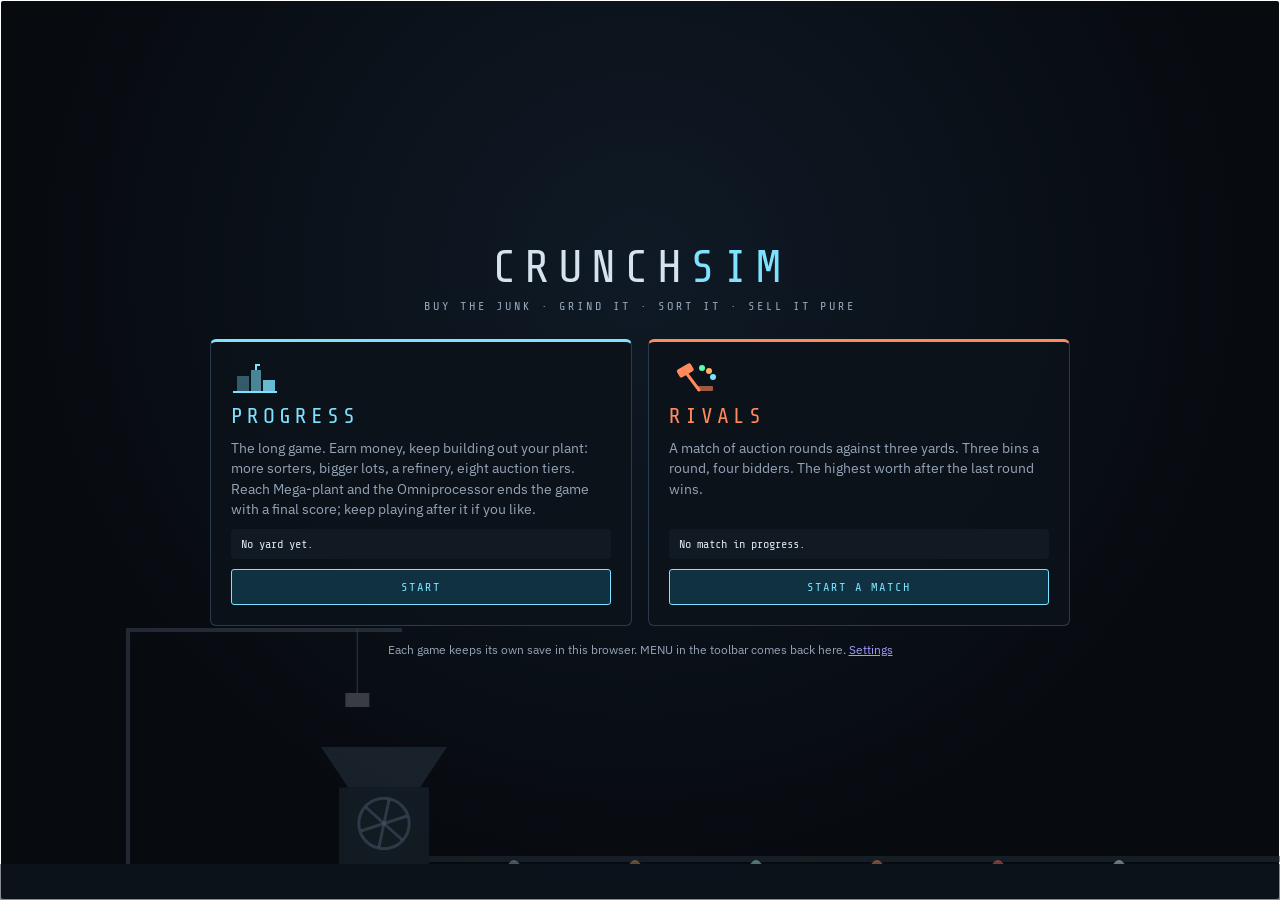
==== index.html @ 98106396 "Merge display fixes #367, #370-#374; the process line rebinds its clicks when the line is rebuilt Th" ====
<!doctype html>
<html lang="en">
<head>
  <meta charset="utf-8">
  <meta name="viewport" content="width=device-width, initial-scale=1">
  <title>CrunchSim</title>
  <meta name="description" content="CrunchSim: a scientific simulator of how industry crushes, shreds, mills and sorts materials into bits. Jaw crushers to cryogenic mills, aluminum to water.">
  <meta name="theme-color" content="#070a0f">
  <link rel="icon" href="data:image/svg+xml,<svg xmlns='http://www.w3.org/2000/svg' viewBox='0 0 100 100'><rect width='100' height='100' rx='16' fill='%23070a0f'/><path d='M22 30h56v12H22zM30 58h40v12H30z' fill='%237fe3ff'/><path d='M46 44l8 12-8 2z' fill='%23ffb25c'/></svg>">
  <link rel="preconnect" href="https://fonts.googleapis.com">
  <link rel="preconnect" href="https://fonts.gstatic.com" crossorigin>
  <link href="https://fonts.googleapis.com/css2?family=Share+Tech+Mono&family=IBM+Plex+Sans:wght@400;500;600&display=swap" rel="stylesheet">
  <link rel="stylesheet" href="css/style.css?v=f1a009d52c">
</head>
<body>
<!-- shown only when css/style.css did not load (the page opened on its own, without its css/ and js/ folders) -->
<div id="asset-warn" style="font:16px/1.5 system-ui,sans-serif;max-width:640px;margin:40px auto;padding:20px;border:2px solid #ffb25c;border-radius:8px;background:#fff8ef;color:#222">
  <b>CrunchSim could not load its files.</b><br>
  This page needs the <code>css</code> and <code>js</code> folders next to it, so it does not work opened on its own.
  Play it at <a href="https://jackgary86-dev.github.io/CrunchSim/">jackgary86-dev.github.io/CrunchSim</a>,
  or open <code>dist/artifact.html</code> (one file, no css/js folders needed; <code>python tools/build.py</code> makes it, and it still loads its fonts from Google Fonts, so offline it falls back to system fonts).
</div>
<div id="app">
  <header id="top">
    <div class="brand"><span class="logo">CRUNCH<b>SIM</b></span><span class="sub">COMMINUTION &amp; RECYCLING SIMULATOR</span></div>
    <div class="tele clock"><span class="lbl">PLANT CLOCK</span><span id="clock" class="val">T+00:00:00</span></div>
    <div class="tele"><span class="lbl">BANK</span><span id="money" class="val amber">$0</span></div>
    <div class="tele"><span class="lbl">NET WORTH</span><span id="worth" class="val">$0</span></div>
    <div class="tele"><span class="lbl">RANK</span><span id="rank" class="val cyan">Scrapyard</span></div>
    <div class="tele hide-narrow"><span class="lbl">PROCESSED</span><span id="tonnes" class="val">0 t</span></div>
    <div class="runbox">
      <button id="btn-run" class="primary" type="button">&#9654; RUN BATCH</button>
      <button id="btn-stop" type="button" disabled>&#9632; STOP</button>
      <div class="speed"><span class="lbl">SIM SPEED</span>
        <button type="button" class="spd on" data-speed="1">1&times;</button>
        <button type="button" class="spd" data-speed="10">10&times;</button>
        <button type="button" class="spd" data-speed="60">60&times;</button>
      </div>
      <div class="progress" title="Batch progress"><div id="prog"></div></div>
      <span id="run-net" class="num small"></span>
    </div>
    <div class="spacer"></div>
    <button id="btn-mute" class="icon" type="button" aria-label="Sound is on: turn it off" title="Sound on/off (M)">&#128266;</button>
    <button id="btn-settings" class="icon" type="button" aria-label="Settings" title="Settings">&#9881;</button>
    <button id="btn-help" class="icon" type="button" aria-label="How to play" title="How to play">?</button>
  </header>

  <aside id="left">
    <section class="panel" id="feed-panel">
      <h2>Feed</h2>
      <div class="row"><label for="feed-preset">Preset</label><select id="feed-preset"></select></div>
      <div id="feed-comp"></div>
      <div class="row">
        <label for="feed-tons">Batch</label>
        <input type="range" id="feed-tons" min="1" max="100" step="1" value="15">
        <span id="feed-tons-v" class="num">15 t</span>
      </div>
      <div id="feed-lock" class="small hidden">WHAT IS LOADED &middot; material comes only from auction lots and your MISC bucket. Win a lot in the Auction, or RE-RUN a bucket from the plant screen. Only the batch size is yours to set.</div>
      <div id="feed-info" class="small"></div>
      <div id="mat-info" class="matinfo"></div>
    </section>
    <section class="panel" id="line-panel">
      <h2>Flowsheet</h2>
      <div class="row"><label for="line-preset">Preset line</label><select id="line-preset"></select></div>
      <div id="line-nodes"></div>
      <div class="row addrow">
        <select id="add-machine"></select>
        <button id="btn-add" type="button">+ ADD</button>
      </div>
    </section>
    <section class="panel" id="bank-panel">
      <h2>Next purchase &amp; upgrades</h2>
      <div class="readouts two" id="bank-readouts"></div>
      <div class="rankbar"><span id="rank-from"></span><div class="track"><i id="rank-fill"></i></div><span id="rank-to"></span></div>
      <h3>Next purchase</h3>
      <div id="next-buy"></div>
      <h3>Plant upgrades</h3>
      <div id="plant-upgrades"></div>
      <button id="btn-newgame" type="button" class="danger" title="Wipe this Rivals match and start a new one (Progress is never wiped)">RESTART RIVALS</button>
    </section>
  </aside>

  <main id="center">
    <div id="cam-wrap">
      <canvas id="cam"></canvas>
      <div id="cam-title"><span id="cam-name">NO MACHINE</span><span id="cam-cat"></span></div>
      <div id="cam-status" class="hidden"></div>
      <div id="cam-hint" class="small">MACHINE CAM &middot; click a flowsheet node to view it</div>
      <div id="scorecard" class="hidden" role="status" aria-live="polite"></div>
    </div>
    <section class="panel" id="machine-panel">
      <div class="mhead">
        <h2 id="m-name">Machine</h2>
        <div class="mbtns">
          <span id="m-wear" class="small"></span>
          <button id="btn-buy" type="button" class="buy hidden">BUY</button>
          <button id="btn-upgrade" type="button" class="buy" title="Raise this machine type one level: +20% capacity, +6% efficiency, +30% liner life, +10% power">UPGRADE</button>
          <button id="btn-service" type="button" title="Replace wear parts">SERVICE</button>
          <label id="m-autosvc-wrap" class="chk-auto hidden" title="Pay for new wear parts automatically when this node reaches 80% wear"><input type="checkbox" id="m-autosvc"> AUTO</label>
          <button id="btn-remove" type="button" class="danger">REMOVE</button>
        </div>
      </div>
      <div class="row"><label for="m-src">Input</label><select id="m-src"></select></div>
      <div id="m-settings"></div>
      <div id="m-mech" class="mech"></div>
      <p id="m-how" class="how"></p>
      <div class="bestavoid">
        <div><b class="ok">BEST FOR</b> <span id="m-best"></span></div>
        <div><b class="bad">AVOID</b> <span id="m-avoid"></span></div>
      </div>
    </section>
  </main>

  <aside id="right">
    <section class="panel" id="tele-panel">
      <h2>Telemetry <span id="tele-node" class="tag"></span></h2>
      <div class="readouts" id="readouts"></div>
      <div class="chart-wrap">
        <canvas id="psd"></canvas>
        <div class="legend"><span class="k in">FEED</span><span class="k out">PRODUCT</span><span class="k p80">P80</span></div>
      </div>
      <div id="mat-table"></div>
      <div id="warnings"></div>
    </section>
    <section class="panel" id="plant-panel">
      <h2>Plant</h2>
      <div class="readouts" id="plant-readouts"></div>
      <h3>Product bins <span class="small">per tonne of feed</span></h3>
      <div id="bins"></div>
    </section>
    <section class="panel" id="log-panel">
      <h2>Event log</h2>
      <div id="log" role="log" aria-live="polite" aria-label="Event log"></div>
    </section>
  </aside>
</div>

<div id="help" class="modal hidden">
  <div class="modal-box">
    <button class="close" id="btn-help-close" type="button" aria-label="Close">&times;</button>
    <h2>CrunchSim</h2>
    <p>A simulator of how industry crunches stuff into bits, played as a plant-building score game. Grinding earns credits into your bank. The bank buys machines and upgrades. Your score is your net worth.</p>
    <ol>
      <li><b>Two games.</b> PROGRESS is the long game: earn money and keep building out your plant from the auction board (six price tiers, eight once your rank opens the $1M and $10M lots). At the top rank you can buy the Omniprocessor, the end game: it sorts every material in one pass, and the END GAME card shows your final score (your net worth, rank and lifetime totals). KEEP PLAYING closes the card and the yard carries on. RIVALS is a match of auction rounds (12 by default) against three rival yards: three bins a round, four bidders, whoever goes home without a bin runs one batch of their MISC bin, and the highest worth after the last round wins. Each keeps its own save. MENU in the toolbar goes back to the title screen; RESTART RIVALS starts a new match (a Progress yard is never wiped).</li>
      <li><b>Auction.</b> Material comes only from the scrap auction, or from re-running your own MISC bucket. The board shows one lot per price tier, from $1k to $100k, plus a $1M tier from Plant operator and a $10M tier from Industrial group, and each tier deals scrap the next machine can sort: pallets and office clear-outs (a magnet) at $1k, old windows (a water tank) from $3k, tires and white goods, car hulks, zorba, and circuit boards and gold-plated pins at $100k. Lots are sold on the seller&rsquo;s declaration; the weighbridge tells the truth when the batch starts. A won lot waits in the yard and feeds batch after batch until it runs out; LOAD picks which lot runs next. The Loaded card shows what is loaded; only the batch size is yours to set.</li>
      <li><b>The plant.</b> The main screen shows your stations left to right in the order you placed them, three at a time (the arrows page through longer lines). Each station shows its machine at work, the bins it fills and what is left over moving on to the next station. Click a station to sit down at it: the machine cam, its settings, upgrades and telemetry, with CLOSE to get back.</li>
      <li><b>Flowsheet.</b> Open PLANT in the toolbar to add machines (NEXT PURCHASE there names the best one). Each one takes its input from the head feed or from an output port of an earlier machine. Separators have two output ports: one fills a bin, the other can feed the next station.</li>
      <li><b>Buckets.</b> The last section, END RESULT IN BUCKETS, holds what your batches made. A sorted material (90% pure or better) has its own bucket: SELL it, or RE-RUN it as the next batch's feed at no feed cost. Everything not yet separated sits in MISC: RE-RUN it through different machines. A re-run keeps its shred size and enters past the shredders; pick another entry station above the plant if you like. The Sell drawer sells at your own price.</li>
      <li><b>Run.</b> The batch is processed at the rate the slowest machine allows. The plant clock, power, nitrogen, wear and product value are tracked live. Power and consumables are paid as the batch runs; the products land in the buckets, and money comes in when you SELL them.</li>
      <li><b>Upgrade.</b> You start with a hammermill shredder, a magnetic drum and a few thousand dollars. Only sorted material sells: a bucket must be 90% one material, and purer buckets pay more. NEXT PURCHASE in the Plant drawer ranks the sorters, or pairs of sorters, that would add the most margin. Buy other machines from the Plant drawer, raise a machine type's level for more capacity and efficiency, buy plant upgrades for bigger batches and cheaper power. Net worth is bank plus everything you own, and it sets your rank.</li>
    </ol>
    <h3>The science in the numbers</h3>
    <ul>
      <li><b>P80</b> is the size that 80 % of the mass passes. The <b>reduction ratio</b> is feed P80 over product P80.</li>
      <li><b>Specific energy</b> follows Bond's law: E = 10 &middot; Wi &middot; (1/&radic;P80 &minus; 1/&radic;F80) kWh/t with sizes in micrometres, divided by machine efficiency and by how well the machine's mechanism (compression, impact, shear, attrition, cutting, hydraulic shear) actually breaks that material.</li>
      <li><b>Brittle</b> things (rock, glass, cast iron, zinc) fracture under compression and impact. <b>Ductile</b> metals bend and ball up: they need shear or cutting. <b>Fibrous</b> wood is cut or hammered. <b>Elastomers</b> bounce unless cooled below their glass transition. <b>Gels</b> are sheared through micron gaps. <b>Liquids</b> cannot be crushed at all: freeze them, or atomize them.</li>
      <li><b>Separators</b> sort instead of breaking: magnets take ferrous, eddy currents fling conductors, air lifts light fluff, screens size, and a heavy liquid floats aluminum off zinc, brass and copper.</li>
    </ul>
    <p class="small">Keys: <b>Space</b> run/stop &middot; <b>1 2 3</b> speed &middot; <b>M</b> sound &middot; <b>Esc</b> closes a drawer or station. Everything else (auction, market, jobs, bank, rivals, plant report, event log) opens from the toolbar. Progress is saved in your browser.</p>
    <p class="small">See your plant in 3D: the <a href="plant3d.html">plant floor demo</a> lays the flowsheet out as belts, machines and bins and can load your saved line.</p>
    <h3>Sources</h3>
    <ul id="sources" class="small"></ul>
  </div>
</div>

<script src="js/data.js?v=13b9ad1bd4"></script>
<script src="js/sim.js?v=cc130838f0"></script>
<script src="js/audio.js?v=4be5e6d2ca"></script>
<script src="js/cam.js?v=31a0143aae"></script>
<script src="js/scenes-a.js?v=c6fcdb1f5d"></script>
<script src="js/scenes-b.js?v=103592bf12"></script>
<script src="js/score.js?v=7561daceb9"></script>
<script src="js/app.js?v=63d5f52218"></script>
<script src="js/modules/market.js?v=39be413550"></script>
<script src="js/modules/inventory.js?v=37d917ef80"></script>
<script src="js/modules/auction.js?v=b389ce22f7"></script>
<script src="js/modules/missions.js?v=70a713fd4f"></script>
<script src="js/modules/floor.js?v=96f87edaf0"></script>
<script src="js/modules/onboarding.js?v=f8437dd2af"></script>
<script src="js/modules/blueprints.js?v=112d06794d"></script>
<script src="js/modules/playbooks.js?v=041741f41b"></script>
<script src="js/modules/economics.js?v=567aaaaa12"></script>
<script src="js/modules/facility.js?v=b16666e2b5"></script>
<script src="js/modules/rivals.js?v=81855eccc4"></script>
<script src="js/modules/endgame.js?v=6736f5344f"></script>
<script src="js/modules/refinery.js?v=a54c4607cd"></script>
<script src="js/modules/slots.js?v=a77fb059f0"></script>
<script src="js/modules/round.js?v=de26379f62"></script>
<script src="js/modules/autorun.js?v=96cba6c1d1"></script>
<script src="js/modules/milestones.js?v=806168a811"></script>
<script src="js/modules/saveio.js?v=6a556cd1c6"></script>
<script src="js/modules/guide.js?v=ff5b06c575"></script>
<script src="js/modules/overlays.js?v=f8705f9d42"></script>
<script src="js/modules/layout.js?v=97f61056c8"></script>
<script src="js/modules/modes.js?v=7e24617dee"></script>
</body>
</html>
---- css/style.css ----
:root {
  color-scheme: dark;   /* #258: native scrollbars and controls follow the dark theme */
  --bg: #070a0f;
  --panel: #0c121a;
  --panel-2: #111923;
  --line: #1e2a37;
  --line-2: #2a3a4b;
  --text: #d6e2ee;
  --muted: #95a5b8;   /* #69: stronger contrast for secondary text */
  --cyan: #7fe3ff;
  /* #134: one type scale and one spacing scale for every panel */
  --fs-1: 11px; --fs-2: 12px; --fs-3: 13px; --fs-4: 14px; --fs-5: 18px;
  --sp-1: 4px; --sp-2: 8px; --sp-3: 12px; --sp-4: 16px;
  --green: #5cffb1;
  --amber: #ffb25c;
  --red: #ff5c6c;
  --mono: "Share Tech Mono", ui-monospace, "Cascadia Mono", Consolas, monospace;
  --sans: "IBM Plex Sans", system-ui, -apple-system, "Segoe UI", Roboto, sans-serif;
}
* { box-sizing: border-box; }
html, body { height: 100%; margin: 0; background: var(--bg); color: var(--text); font-family: var(--sans); font-size: 14px; }   /* #69: a step larger */
body { overflow: hidden; }
button, select, input { font-family: inherit; font-size: inherit; color: inherit; }
button { background: var(--panel-2); border: 1px solid var(--line-2); border-radius: 3px; padding: 5px 10px; cursor: pointer; letter-spacing: 1px; font-family: var(--mono); font-size: 12px; }
button:hover { border-color: var(--cyan); color: var(--cyan); }
button:disabled { opacity: .4; cursor: not-allowed; border-color: var(--line); color: var(--text); }
button.primary { background: #103142; border-color: var(--cyan); color: var(--cyan); }
button.primary:hover { background: #164055; }
button.danger:hover { border-color: var(--red); color: var(--red); }
button.icon { width: 32px; height: 32px; padding: 0; text-align: center; }
select { background: var(--panel-2); border: 1px solid var(--line-2); border-radius: 3px; padding: 4px 6px; max-width: 100%; }
input[type=range] { -webkit-appearance: none; appearance: none; height: 4px; background: var(--line-2); border-radius: 2px; outline: none; flex: 1; min-width: 60px; }
input[type=range]:focus-visible { outline: 2px solid var(--cyan); outline-offset: 4px; }   /* #198: outline:none above took the only focus cue */
input[type=range]::-webkit-slider-thumb { -webkit-appearance: none; width: 12px; height: 12px; border-radius: 50%; background: var(--cyan); border: 2px solid var(--panel); cursor: pointer; }
input[type=range]::-moz-range-thumb { width: 12px; height: 12px; border-radius: 50%; background: var(--cyan); border: 2px solid var(--panel); cursor: pointer; }
.hidden { display: none !important; }
.small { font-size: var(--fs-2); color: var(--muted); line-height: 1.4; }
.num { font-family: var(--mono); }
.ok { color: var(--green); } .bad { color: var(--red); } .warn { color: var(--amber); } .amber { color: var(--amber); } .cyan { color: var(--cyan); }

/* ---------- layout ---------- */
#app { display: grid; height: 100%; grid-template-rows: 54px 1fr; grid-template-columns: 300px minmax(420px, 1fr) 340px; grid-template-areas: "top top top" "left center right"; }
#top { grid-area: top; display: flex; align-items: center; gap: 22px; padding: 0 14px; border-bottom: 1px solid var(--line); background: linear-gradient(180deg, #0d141d, #090e14); position: relative; }
#top::after { content: ""; position: absolute; left: 0; right: 0; bottom: -1px; height: 1px; background: linear-gradient(90deg, transparent, var(--cyan), transparent); opacity: .5; }
#left, #right { overflow-y: auto; padding: 10px; display: flex; flex-direction: column; gap: 10px; }
#left { grid-area: left; border-right: 1px solid var(--line); }
#right { grid-area: right; border-left: 1px solid var(--line); }
#center { grid-area: center; display: flex; flex-direction: column; gap: 10px; padding: 10px; overflow: hidden; min-width: 0; }

.brand { display: flex; flex-direction: column; line-height: 1; }
.logo { font-family: var(--mono); font-size: 22px; letter-spacing: 2px; color: var(--cyan); }
.logo b { color: var(--text); font-weight: 400; }
.sub { font-size: 10px; letter-spacing: 3px; color: var(--muted); margin-top: 3px; }
.tele { display: flex; flex-direction: column; line-height: 1.1; }
.tele .lbl, .lbl { font-size: 10px; letter-spacing: 2px; color: var(--muted); }
.tele .val { font-family: var(--mono); font-size: 18px; }
.runbox { display: flex; align-items: center; gap: 8px; }
.speed { display: flex; align-items: center; gap: 4px; margin-left: 6px; }
.speed .lbl { margin-right: 4px; }
.spd { padding: 4px 7px; }
.spd.on { border-color: var(--green); color: var(--green); }
.progress { width: 120px; height: 6px; background: var(--line); border-radius: 3px; overflow: hidden; margin-left: 6px; }
#prog { height: 100%; width: 0; background: var(--green); transition: width .2s linear; }
.spacer { flex: 1; }
#btn-run.running { border-color: var(--red); color: var(--red); background: #3a1118; }

/* ---------- panels ---------- */
.panel { background: var(--panel); border: 1px solid var(--line); border-radius: 4px; padding: 10px 12px; position: relative; min-width: 0; }
.panel select, .panel input[type=text] { max-width: 100%; }
.panel::before, .panel::after { content: ""; position: absolute; width: 10px; height: 10px; border-color: var(--line-2); border-style: solid; }
.panel::before { top: -1px; left: -1px; border-width: 2px 0 0 2px; }
.panel::after { bottom: -1px; right: -1px; border-width: 0 2px 2px 0; }
.panel h2 { font-family: var(--mono); font-size: 12px; letter-spacing: 3px; text-transform: uppercase; color: var(--cyan); margin: 0 0 8px; display: flex; align-items: center; gap: 8px; }
.panel h3 { font-family: var(--mono); font-size: 11px; letter-spacing: 2px; text-transform: uppercase; color: var(--muted); margin: 12px 0 6px; }
.row { display: flex; align-items: center; gap: 8px; margin: 6px 0; }
.row label { width: 74px; flex: none; font-size: 11px; color: var(--muted); letter-spacing: 1px; text-transform: uppercase; }
.row select { flex: 1 1 0; min-width: 0; width: 0; }
.tag { font-size: 11px; letter-spacing: 1px; color: var(--muted); border: 1px solid var(--line-2); padding: 1px 6px; border-radius: 2px; }

/* feed composition */
.mat { display: grid; grid-template-columns: 82px 1fr 44px; align-items: center; gap: 8px; margin: 3px 0; }
.mat .name { font-size: 12px; cursor: pointer; display: flex; align-items: center; gap: 6px; white-space: nowrap; }
.mat .name:hover { color: var(--cyan); }
.mat .name i { width: 9px; height: 9px; border-radius: 2px; display: inline-block; border: 1px solid rgba(0,0,0,.5); flex: none; }
.mat .pct { font-family: var(--mono); font-size: 11px; text-align: right; color: var(--muted); }
.mat.on .pct { color: var(--text); }
.matinfo { margin-top: 8px; padding: 8px; border: 1px dashed var(--line-2); border-radius: 3px; font-size: 12px; line-height: 1.4; min-height: 24px; }
.matinfo b { color: var(--cyan); }
.matinfo .props { display: flex; flex-wrap: wrap; gap: 4px 10px; font-family: var(--mono); font-size: 11px; color: var(--muted); margin: 4px 0 6px; }
.matinfo .tags span { display: inline-block; font-size: 11px; letter-spacing: 1px; text-transform: uppercase; border: 1px solid var(--line-2); border-radius: 2px; padding: 0 5px; margin: 0 4px 4px 0; color: var(--muted); }

/* flowsheet nodes */
#line-nodes { display: flex; flex-direction: column; gap: 6px; margin: 8px 0; }
.node { display: grid; grid-template-columns: 26px 1fr auto; align-items: center; gap: 8px; padding: 6px 8px; border: 1px solid var(--line-2); border-radius: 3px; background: var(--panel-2); cursor: pointer; }
.node:hover { border-color: var(--cyan); }
.node.sel { border-color: var(--green); box-shadow: 0 0 0 1px var(--green) inset; }
.node .idx { font-family: var(--mono); color: var(--muted); font-size: 12px; }
.node .nm { font-size: 12px; }
.node .src { font-family: var(--mono); font-size: 11px; color: var(--muted); }
.node .st { font-family: var(--mono); font-size: 11px; color: var(--cyan); text-align: right; }
.node .st.bad { color: var(--red); }
.node .st.warn { color: var(--amber); }
.node.limit .idx { color: var(--amber); }
.addrow select { flex: 1 1 0; min-width: 0; width: 0; }
.addrow button { flex: 0 0 auto; white-space: nowrap; }
.empty { color: var(--muted); font-size: 12px; padding: 6px; text-align: center; border: 1px dashed var(--line-2); border-radius: 3px; }

/* cam */
#cam-wrap { position: relative; flex: 1; min-height: 220px; border: 1px solid var(--line); border-radius: 4px; overflow: hidden; background: #0b1018; }
#cam { position: absolute; inset: 0; width: 100%; height: 100%; display: block; }
#cam-wrap::after { content: ""; position: absolute; inset: 0; pointer-events: none; background: repeating-linear-gradient(0deg, rgba(0,0,0,.09) 0 1px, transparent 1px 3px); mix-blend-mode: multiply; }
#cam-title { position: absolute; top: 8px; left: 10px; display: flex; flex-direction: column; pointer-events: none; }
#cam-name { font-family: var(--mono); font-size: 16px; letter-spacing: 2px; color: var(--cyan); text-shadow: 0 0 8px rgba(127,227,255,.4); }
#cam-cat { font-size: 11px; letter-spacing: 2px; color: var(--muted); }
#cam-status { position: absolute; top: 8px; right: 10px; font-family: var(--mono); font-size: 11px; letter-spacing: 2px; padding: 2px 8px; border: 1px solid var(--green); color: var(--green); border-radius: 2px; pointer-events: none; }
#cam-status.idle { border-color: var(--muted); color: var(--muted); }
#cam-status.on { animation: blink 1.2s steps(2) infinite; }
@keyframes blink { 50% { opacity: .45; } }
#cam-hint { position: absolute; bottom: 6px; left: 10px; pointer-events: none; letter-spacing: 1px; }

/* machine panel */
.mhead { display: flex; align-items: center; justify-content: space-between; gap: 8px; }
.mhead h2 { margin: 0; }
.mbtns { display: flex; align-items: center; gap: 6px; }
.setting { display: grid; grid-template-columns: 150px 1fr 72px; align-items: center; gap: 8px; margin: 6px 0; }
.setting label { font-size: 11px; color: var(--muted); letter-spacing: 1px; text-transform: uppercase; }
.setting .v { font-family: var(--mono); text-align: right; color: var(--cyan); }
.mech { display: flex; flex-wrap: wrap; gap: 6px; margin: 8px 0; }
.mech span { font-family: var(--mono); font-size: 11px; letter-spacing: 1px; border: 1px solid var(--line-2); border-radius: 2px; padding: 2px 6px; color: var(--muted); position: relative; overflow: hidden; }
.mech span i { position: absolute; left: 0; top: 0; bottom: 0; background: rgba(127,227,255,.18); z-index: 0; }
.mech span em { position: relative; font-style: normal; }
.how { line-height: 1.5; margin: 6px 0; color: var(--text); }
.bestavoid { display: grid; grid-template-columns: 1fr 1fr; gap: 10px; font-size: 12px; line-height: 1.4; }
.bestavoid b { font-family: var(--mono); font-size: 11px; letter-spacing: 2px; display: block; }

/* telemetry */
.readouts { display: grid; grid-template-columns: repeat(3, 1fr); gap: 6px; }
.ro { background: var(--panel-2); border: 1px solid var(--line); border-radius: 3px; padding: 5px 7px; }
.ro .lbl { display: block; }
.ro .v { font-family: var(--mono); font-size: 16px; color: var(--text); }
.ro .u { font-size: 11px; color: var(--muted); margin-left: 2px; }
.ro.hi .v { color: var(--amber); } .ro.bad .v { color: var(--red); } .ro.good .v { color: var(--green); }
.chart-wrap { position: relative; margin-top: 8px; border: 1px solid var(--line); border-radius: 3px; background: #0a0f16; }
#psd { display: block; width: 100%; height: 150px; }
.legend { position: absolute; top: 4px; right: 6px; display: flex; gap: 10px; font-family: var(--mono); font-size: 11px; letter-spacing: 1px; }
.legend .k::before { content: ""; display: inline-block; width: 12px; height: 2px; margin-right: 4px; vertical-align: middle; background: currentColor; }
.legend .in { color: var(--muted); } .legend .out { color: var(--cyan); } .legend .p80 { color: var(--amber); }
#mat-table { margin-top: 8px; font-family: var(--mono); font-size: 11px; }
#mat-table .r { display: grid; grid-template-columns: 1fr 48px 60px 62px; gap: 6px; padding: 2px 0; border-bottom: 1px dotted var(--line); align-items: center; }
#mat-table .r.h { color: var(--muted); font-size: 11px; letter-spacing: 1px; }
#mat-table .bar { height: 4px; background: var(--line); border-radius: 2px; overflow: hidden; }
#mat-table .bar i { display: block; height: 100%; background: var(--green); }
#mat-table .bar i.lo { background: var(--red); } #mat-table .bar i.mid { background: var(--amber); }
#warnings { margin-top: 8px; display: flex; flex-direction: column; gap: 4px; }
.w { font-size: 11px; line-height: 1.35; padding: 5px 8px; border-left: 3px solid var(--muted); background: var(--panel-2); border-radius: 0 3px 3px 0; }
.w.info { border-color: var(--cyan); } .w.warn { border-color: var(--amber); } .w.bad { border-color: var(--red); }

/* bins */
.bin { border: 1px solid var(--line-2); border-radius: 3px; padding: 6px 8px; margin: 4px 0; background: var(--panel-2); }
.bin .h { display: flex; justify-content: space-between; font-family: var(--mono); font-size: 11px; }
.bin .h b { color: var(--cyan); font-weight: 400; letter-spacing: 1px; }
.bin .comp { display: flex; height: 6px; border-radius: 3px; overflow: hidden; margin: 5px 0 3px; background: var(--line); }
.bin .comp i { display: block; height: 100%; }
.bin .d { font-size: 11px; color: var(--muted); display: flex; justify-content: space-between; gap: 6px; }
.bin .val { color: var(--amber); font-family: var(--mono); }

/* log */
#log { font-family: var(--mono); font-size: 11px; max-height: 260px; overflow-y: auto; display: flex; flex-direction: column; gap: 2px; }
#log div { padding: 1px 0; border-bottom: 1px dotted var(--line); line-height: 1.35; }
#log .t { color: var(--muted); margin-right: 6px; }
#log .bad { color: var(--red); } #log .warn { color: var(--amber); } #log .ok { color: var(--green); }

/* modal */
.modal { position: fixed; inset: 0; background: rgba(3,6,10,.8); display: flex; align-items: center; justify-content: center; z-index: 80; padding: 20px; }   /* #310: help sits above a station, the drawer and the LOT DONE card */
.modal-box { background: var(--panel); border: 1px solid var(--line-2); border-radius: 6px; max-width: 760px; max-height: 90vh; overflow-y: auto; padding: 20px 26px; position: relative; line-height: 1.5; }
.modal-box h2 { font-family: var(--mono); letter-spacing: 3px; color: var(--cyan); margin-top: 0; }
.modal-box h3 { font-family: var(--mono); letter-spacing: 2px; font-size: 12px; color: var(--muted); text-transform: uppercase; }
.modal-box .close { position: absolute; top: 10px; right: 10px; width: 30px; height: 30px; padding: 0; font-size: 18px; }
.modal-box a { color: var(--cyan); }

/* ---------- responsive ---------- */
@media (max-width: 1180px) {
  #app { grid-template-columns: 270px 1fr 300px; }
  .readouts { grid-template-columns: repeat(2, 1fr); }
  .setting { grid-template-columns: 120px 1fr 64px; }
}
@media (max-width: 900px) {
  body { overflow: auto; }
  #app { grid-template-rows: auto auto auto auto; grid-template-columns: minmax(0, 1fr); grid-template-areas: "top" "center" "left" "right"; height: auto; }
  .mhead, .mbtns, .runbox { flex-wrap: wrap; }
  .bestavoid { grid-template-columns: 1fr; }
  .setting { grid-template-columns: 110px 1fr 64px; }
  .panel, #cam-wrap { min-width: 0; }
  #top { flex-wrap: wrap; height: auto; padding: 8px 10px; gap: 12px; }
  #left, #right { border: 0; }
  #cam-wrap { min-height: 300px; }
  #center { overflow: visible; }
}

/* ---------- bank and upgrades ---------- */
.readouts.two { grid-template-columns: repeat(2, 1fr); }
.rankbar { display: grid; grid-template-columns: auto 1fr auto; gap: 8px; align-items: center; margin: 8px 0 2px; font-family: var(--mono); font-size: 11px; letter-spacing: 1px; color: var(--muted); }
.rankbar .track { height: 5px; background: var(--line); border-radius: 3px; overflow: hidden; }
.rankbar .track i { display: block; height: 100%; width: 0; background: linear-gradient(90deg, var(--cyan), var(--green)); transition: width .3s; }
.urow { display: grid; grid-template-columns: 22px 1fr auto; gap: 8px; align-items: center; padding: 6px 6px; border: 1px solid var(--line); border-radius: 3px; background: var(--panel-2); margin: 4px 0; }
.urow .ic { text-align: center; font-size: 14px; }
.urow .nm { font-size: 12px; }
.urow .cur { font-family: var(--mono); font-size: 11px; color: var(--muted); letter-spacing: 1px; }
.urow .cur b { color: var(--cyan); font-weight: 400; }
button.buy { background: #2a2210; border-color: var(--amber); color: var(--amber); }
button.buy:hover { background: #3b2f12; color: var(--amber); border-color: var(--amber); }
button.buy.poor { background: transparent; border-color: var(--line-2); color: var(--muted); }
button.buy.max { background: transparent; border-color: var(--green); color: var(--green); cursor: default; }
.node .lvl { font-family: var(--mono); font-size: 10px; color: var(--green); margin-left: 6px; letter-spacing: 1px; }
.node.unowned { border-style: dashed; }
#scorecard { position: absolute; inset: 0; display: flex; align-items: center; justify-content: center; background: rgba(5,9,14,.72); z-index: 5; cursor: pointer; }
.card { width: min(440px, 92%); background: var(--panel); border: 1px solid var(--line-2); border-radius: 6px; padding: 16px 20px; box-shadow: 0 0 0 1px rgba(127,227,255,.15), 0 20px 50px rgba(0,0,0,.6); }
.card h2 { font-family: var(--mono); letter-spacing: 3px; color: var(--cyan); font-size: 14px; margin: 0 0 10px; display: flex; justify-content: space-between; }
.card h2 span { color: var(--muted); font-size: 11px; }
.card .net { font-family: var(--mono); font-size: 34px; letter-spacing: 1px; margin: 4px 0 10px; }
.card .net small { font-size: 11px; color: var(--muted); letter-spacing: 2px; display: block; }
.card dl { display: grid; grid-template-columns: 1fr auto; gap: 4px 14px; margin: 0; font-size: 12px; }
.card dt { color: var(--muted); } .card dd { margin: 0; text-align: right; font-family: var(--mono); }
.card .rankup { margin-top: 10px; padding: 8px 10px; border: 1px solid var(--green); color: var(--green); border-radius: 3px; font-family: var(--mono); letter-spacing: 2px; font-size: 12px; text-align: center; }
.card .tip { margin-top: 10px; font-size: 11px; color: var(--muted); }
#run-net { margin-left: 8px; min-width: 70px; }
button.bad { border-color: var(--red); color: var(--red); }
@media (max-width: 1180px) { .tele.hide-narrow { display: none; } }

/* ---------- list rows (auction lots, jobs) ---------- */
.crow { display: grid; grid-template-columns: 1fr auto; gap: 3px 8px; align-items: start; padding: 7px 8px; border: 1px solid var(--line); border-radius: 3px; background: var(--panel-2); margin: 4px 0; }
.crow.active { border-color: var(--green); box-shadow: 0 0 0 1px var(--green) inset; }
.crow .ch { display: flex; justify-content: space-between; gap: 8px; font-size: 12px; grid-column: 1; }
.crow .cd { font-size: 11px; color: var(--muted); grid-column: 1; line-height: 1.35; }
.crow button { grid-column: 2; grid-row: 1 / span 3; align-self: center; }
.crow .cbtns { grid-column: 2; grid-row: 1 / span 3; align-self: center; display: flex; flex-direction: column; align-items: stretch; gap: 5px; }
.crow .cbtns button { white-space: nowrap; }
.stars { font-family: var(--mono); letter-spacing: 2px; color: var(--line-2); white-space: nowrap; }
.stars.got { color: var(--amber); }
#feed-panel.locked .mat input, #feed-panel.locked #feed-tons, #feed-panel.locked #feed-preset { opacity: .45; }
#feed-lock { color: var(--amber); margin: 4px 0; }
.card .stars { font-size: 22px; letter-spacing: 4px; color: var(--amber); margin: 2px 0 6px; }
.card .reason { font-size: 12px; margin-bottom: 8px; }
.card .lesson { margin-top: 10px; padding: 8px 10px; border-left: 3px solid var(--cyan); background: var(--panel-2); font-size: 12px; line-height: 1.4; }
.card .loss { margin-top: 8px; font-size: 11px; color: var(--amber); }

/* ---------- run economics (#18 to #22) ---------- */
#btn-run .proj { font-size: 11px; letter-spacing: 0; margin-left: 6px; color: var(--green); }
#btn-run.neg { border-color: var(--amber); color: var(--amber); background: #33230e; }
#btn-run.neg .proj { color: var(--amber); }
#run-net.reason { color: var(--amber); font-size: 11px; max-width: 300px; white-space: nowrap; overflow: hidden; text-overflow: ellipsis; }
.bin .d.price { color: var(--text); }
.bin .d.price b { font-family: var(--mono); color: var(--amber); font-weight: 400; }
.chk-auto { display: inline-flex; align-items: center; gap: 4px; font-family: var(--mono); font-size: 11px; letter-spacing: 1px; color: var(--muted); cursor: pointer; white-space: nowrap; }
.chk-auto input { margin: 0; accent-color: var(--green); }
.card { max-height: 94%; overflow-y: auto; }
.card dd.warn { color: var(--amber); }
.card .sec { font-family: var(--mono); font-size: 11px; letter-spacing: 2px; color: var(--muted); margin: 10px 0 4px; }
.card .ptable { display: grid; grid-template-columns: 1fr 60px 72px 64px; gap: 2px 8px; font-family: var(--mono); font-size: 11px; }
.card .ptable span:nth-child(4n+2), .card .ptable span:nth-child(4n+3), .card .ptable span:nth-child(4n+4) { text-align: right; }
.card .ptable .h { color: var(--muted); font-size: 11px; letter-spacing: 1px; }
.card .ptable .tot { border-top: 1px solid var(--line-2); color: var(--cyan); padding-top: 2px; }
.card .loss b { color: var(--amber); font-weight: 400; }
.card .loss > b { letter-spacing: 2px; font-family: var(--mono); font-size: 11px; }
.card .loss div { margin: 3px 0; color: var(--text); }
.card .loss .cause { color: var(--muted); }
.card .bynode { font-family: var(--mono); font-size: 11px; color: var(--muted); letter-spacing: 1px; margin-top: 4px; }
.card .hint { margin-top: 8px; font-size: 11px; color: var(--green); }

/* ---------- blueprints ---------- */
.bp-name { flex: 1; min-width: 0; background: var(--panel-2); border: 1px solid var(--line-2); border-radius: 3px; padding: 4px 6px; font-family: var(--mono); font-size: 12px; }
.bp-name:focus { outline: none; border-color: var(--cyan); }
.urow.fit { border-color: var(--green); }
.urow .btns { display: flex; gap: 4px; }
.tag.fit { color: var(--green); border-color: var(--green); margin-left: 6px; }

/* ---------- calm layout (layout.js): feed + 4-section plant; everything else behind toolbar drawers ---------- */
body.lay #app { grid-template-rows: 54px 40px 1fr; grid-template-columns: 300px minmax(0, 1fr); grid-template-areas: "top top" "tool tool" "left center"; }
body.lay #right { display: none; }
body.lay #center { overflow-y: auto; }
#toolbar { grid-area: tool; display: flex; align-items: center; gap: 6px; padding: 0 14px; border-bottom: 1px solid var(--line); background: var(--panel); overflow-x: auto; }
#toolbar .tool { white-space: nowrap; }
#toolbar .tool.on { border-color: var(--cyan); color: var(--cyan); background: #103142; }
#flow-panel { flex: 1; display: flex; flex-direction: column; min-height: 0; }
#flow-panel h2 .tag { margin-left: 8px; }
.flow-feed { font-family: var(--mono); letter-spacing: 1px; color: var(--muted); padding: 6px 2px 10px; }
.flow-feed b { color: var(--amber); font-weight: 400; }
.flow { flex: 1; display: grid; grid-template-columns: 28px minmax(0, 1fr) 28px; gap: 6px; min-height: 300px; }
.flow-nav { padding: 0; font-size: 22px; }
#flow-nodes { display: grid; grid-template-columns: repeat(3, minmax(0, 1fr)) minmax(0, 1.25fr); border: 1px solid var(--line-2); border-radius: 4px; background: var(--panel-2); }
.fcol { display: flex; flex-direction: column; align-items: center; justify-content: center; gap: 6px; padding: 14px 10px; border-right: 2px solid var(--line-2); text-align: center; min-width: 0; }
.fcol:last-child { border-right: 0; }
.fcol.mach, .fcol.add { cursor: pointer; }
.fcol.mach:hover, .fcol.mach:focus-visible, .fcol.add:hover, .fcol.add:focus-visible { background: #14202c; outline: none; }
.fcol.mach:focus-visible, .fcol.add:focus-visible { outline: 2px solid var(--cyan); outline-offset: -4px; }   /* #255: the outline:none above left the focused column with only a faint tint; inset so the grid border does not clip it */
.fcol.mach:hover .fn-n { color: var(--cyan); }
.fcol.unowned { opacity: .6; }
.fn-k { font-family: var(--mono); font-size: 11px; letter-spacing: 2px; color: var(--muted); }
.fn-shape { width: min(150px, 90%); height: auto; }
.fn-n { font-family: var(--mono); font-size: 15px; letter-spacing: 1px; }
.fn-s { font-size: 12px; color: var(--muted); }
.fn-w { font-size: 11px; font-family: var(--mono); letter-spacing: 1px; }
.fn-w.bad { color: var(--red); } .fn-w.warn { color: var(--amber); }
.fn-plus { font-size: 46px; line-height: 1; color: var(--muted); font-family: var(--mono); }
.fcol.add:hover .fn-plus { color: var(--cyan); }
.fcol.buckets { justify-content: flex-start; align-items: stretch; text-align: left; overflow-y: auto; }
.fcol.buckets .fn-k { text-align: center; padding-bottom: 4px; }
.bk-list { display: flex; flex-direction: column; gap: 6px; }
.bk { display: grid; grid-template-columns: 10px minmax(0, 1fr) auto auto; gap: 6px; align-items: center; padding: 6px; border: 1px solid var(--line-2); border-radius: 3px; background: var(--panel); }
.bk.misc { grid-template-columns: 10px minmax(0, 1fr) auto; border-style: dashed; }
.bk-sw { width: 10px; height: 26px; border-radius: 2px; }
.bk-sw.misc { background: repeating-linear-gradient(45deg, var(--muted) 0 3px, transparent 3px 6px); }
.bk-t { display: flex; flex-direction: column; min-width: 0; }
.bk-t b { font-weight: 500; }
.bk button { padding: 4px 6px; font-size: 11px; }
.flow-hint { padding-top: 8px; }
.overlay { position: fixed; inset: 0; z-index: 40; background: rgba(5,9,14,.72); display: flex; align-items: flex-start; justify-content: center; padding: 64px 16px 16px; }
.sheet { width: min(760px, 100%); max-height: 100%; display: flex; flex-direction: column; background: var(--bg); border: 1px solid var(--line-2); border-radius: 6px; box-shadow: 0 20px 50px rgba(0,0,0,.6); }
.sheet.wide { width: min(1280px, 100%); height: 100%; }
.sheet-h { display: flex; align-items: center; justify-content: space-between; padding: 10px 14px; border-bottom: 1px solid var(--line); font-family: var(--mono); letter-spacing: 2px; color: var(--cyan); }
.sheet-b { overflow-y: auto; padding: 12px; display: flex; flex-direction: column; gap: 10px; min-height: 0; }
.station-b { flex: 1; display: grid; grid-template-columns: minmax(0, 1fr) 340px; gap: 10px; }
.st-main, .st-side { display: flex; flex-direction: column; gap: 10px; min-width: 0; min-height: 0; }
.st-main #cam-wrap { min-height: 320px; height: 46vh; flex: none; }
body.lay #scorecard { position: fixed; z-index: 50; }
@media (max-width: 900px) {
  body.lay #app { grid-template-rows: auto auto auto auto; grid-template-columns: minmax(0, 1fr); grid-template-areas: "top" "tool" "center" "left"; }
  #flow-nodes { grid-template-columns: minmax(0, 1fr); }
  .fcol { border-right: 0; border-bottom: 2px solid var(--line-2); }
  .fcol.empty { display: none; }
  .station-b { grid-template-columns: minmax(0, 1fr); }
  .overlay { padding: 8px; }
}

/* plant stations: live cam, the bins each station fills, and what moves on */
.fcol.mach { justify-content: flex-start; align-items: stretch; text-align: center; gap: 5px; }
.fn-camwrap { position: relative; width: 100%; aspect-ratio: 900 / 380; border: 1px solid var(--line); border-radius: 3px; overflow: hidden; background: #0b1018; flex: none; }
.fn-cam { position: absolute; inset: 0; width: 100%; height: 100%; display: block; }
.fcol.mach:hover .fn-camwrap { border-color: var(--cyan); }
.fn-sub { font-family: var(--mono); font-size: 11px; letter-spacing: 2px; color: var(--muted); margin: 6px 0 2px; text-align: left; }
.fbins { display: flex; flex-direction: column; gap: 5px; text-align: left; }
.fbin { display: grid; grid-template-columns: 34px minmax(0, 1fr); gap: 7px; align-items: center; }
.fbin-box { height: 30px; border: 2px solid #5d6b7b; border-top: 0; border-radius: 0 0 4px 4px; padding: 2px; display: flex; align-items: flex-end; background: #0b1018; }
.fbin.pure .fbin-box { border-color: var(--green); }
.fbin-fill { width: 100%; height: 80%; display: flex; flex-direction: column-reverse; border-radius: 1px; overflow: hidden; }
.fbin-fill i { display: block; min-height: 2px; }
.fbin-t { display: flex; flex-direction: column; min-width: 0; line-height: 1.25; }
.fbin-t b { font-weight: 500; font-size: 12px; white-space: nowrap; overflow: hidden; text-overflow: ellipsis; }
.fbin-t span { font-size: 11px; color: var(--muted); }
.fbin.pure .fbin-t span { color: var(--green); }
.fnext { display: grid; grid-template-columns: 20px minmax(0, 1fr); gap: 4px; align-items: start; margin-top: 8px; padding-top: 6px; border-top: 1px dashed var(--line-2); text-align: left; font-size: 12px; }
.fnext-a { color: var(--cyan); font-size: 16px; line-height: 1; }
.fcol.skipped { opacity: .45; }
.fcol.skipped .fn-camwrap { filter: grayscale(1); }
.fn-k.entry { color: var(--amber); }
.flow-entry select { margin-left: 4px; max-width: 260px; }
.mk { font-family: var(--mono); font-size: 11px; letter-spacing: 1px; color: var(--muted); white-space: nowrap; }
.mk.hot { color: var(--green); } .mk.cold { color: var(--red); }
.mk.up { color: var(--green); } .mk.down { color: var(--amber); }
.fn-w.neck { color: var(--amber); border: 1px solid var(--amber); border-radius: 2px; padding: 1px 4px; align-self: center; }
.ship { display: inline-block; font-style: normal; font-family: var(--mono); font-size: 11px; letter-spacing: 1px; margin-top: 2px; }
.ship.ok { color: var(--green); } .ship.bad { color: var(--red); }
.bk .refine { grid-column: 2 / -1; justify-self: stretch; }
.bk .refine.buy { border-color: var(--amber); color: var(--amber); }
.slot-pips { display: flex; gap: 3px; margin: 4px 0; }
.slot-pips i { width: 14px; height: 10px; border-radius: 2px; border: 1px solid var(--line-2); }
.slot-pips i.used { background: var(--cyan); border-color: var(--cyan); }
.slot-pips i.free { background: transparent; border-color: var(--green); }
.slot-pips i.locked { background: repeating-linear-gradient(45deg, var(--line-2) 0 2px, transparent 2px 4px); }

/* the game loop strip (#58) and THE BIN (#50) */
.loop { display: grid; grid-template-columns: repeat(5, minmax(0, 1fr)); gap: 0; margin: 0 0 10px; border: 1px solid var(--line-2); border-radius: 4px; overflow: hidden; }
.loop-step { display: flex; flex-direction: column; align-items: center; gap: 1px; border: 0; border-right: 1px solid var(--line-2); border-radius: 0; padding: 6px 4px; background: var(--panel-2); position: relative; }
.loop-step:last-child { border-right: 0; }
.loop-step b { font-weight: 400; letter-spacing: 2px; font-size: 13px; }
.loop-step span { font-family: var(--sans); font-size: 11px; letter-spacing: 0; color: var(--muted); }
.loop-step:not(:last-child)::after { content: "\25B6"; position: absolute; right: -6px; top: 50%; transform: translateY(-50%); font-size: 10px; color: var(--line-2); z-index: 1; }
.loop-step.on { background: #103142; color: var(--cyan); box-shadow: inset 0 -2px 0 var(--cyan); }
.loop-step.on span { color: var(--text); }
.fcol.bincol { justify-content: flex-start; align-items: stretch; text-align: center; gap: 6px; background: #0e151d; }
.bigbin { height: 120px; margin: 4px 12px 0; border: 3px solid #5d6b7b; border-top: 0; border-radius: 0 0 8px 8px; padding: 4px; display: flex; align-items: flex-end; background: #0b1018; }
.bigbin-fill { width: 100%; height: 85%; display: flex; flex-direction: column-reverse; overflow: hidden; border-radius: 2px; }
.bigbin-fill i { display: block; min-height: 2px; }
.bin-list { display: flex; flex-direction: column; gap: 2px; text-align: left; font-size: 11px; }
.bin-row { display: grid; grid-template-columns: 10px minmax(0, 1fr) auto; gap: 6px; align-items: center; }
.bin-row .sw { width: 10px; height: 10px; border-radius: 2px; }
.bin-row b { font-weight: 500; font-family: var(--mono); }
.fcol.flash { animation: colflash 1.2s ease-out; }
@keyframes colflash { 0% { box-shadow: inset 0 0 0 2px var(--cyan); } 100% { box-shadow: inset 0 0 0 2px transparent; } }
@media (max-width: 900px) { .loop-step span { display: none; } }
/* #328: the whole process in one line: lot > shred > every station > buckets > refine > money */
.loop.process { display: flex; align-items: stretch; overflow-x: auto; scrollbar-width: thin; }
.p-node { flex: 1 1 0; min-width: 104px; position: relative; align-items: flex-start !important; text-align: left; gap: 2px !important; padding: 7px 10px !important; border-right: 0 !important; }
.p-node::after { display: none; }
.p-node small { font-family: var(--mono); font-size: 10px; letter-spacing: 1.5px; color: var(--muted); white-space: nowrap; overflow: hidden; text-overflow: ellipsis; max-width: 100%; }
.p-node b { font-family: var(--sans); font-weight: 600 !important; font-size: 12.5px !important; line-height: 1.25; letter-spacing: 0 !important; color: var(--text); overflow: hidden; display: -webkit-box; -webkit-line-clamp: 2; -webkit-box-orient: vertical; max-width: 100%; }
.p-node span { white-space: nowrap; overflow: hidden; text-overflow: ellipsis; max-width: 100%; }
.p-node.sorter { background: #0d1d27; }
.p-node.money b { color: var(--green); }
.p-node.off b, .p-node.off span { opacity: .55; }
.p-node.on b { color: var(--cyan); }
.p-chips { display: flex; gap: 3px; }
.p-chip { display: inline-block; width: 12px; height: 12px; border-radius: 2px; border: 1px solid rgba(0,0,0,.4); }
.p-bar { display: block; width: 100%; height: 3px; background: var(--line-2); border-radius: 2px; overflow: hidden; margin-top: 2px; }
.p-bar i { display: block; height: 100%; background: var(--green); transition: width .3s linear; }
.p-link { flex: 0 0 16px; position: relative; background: var(--panel-2); }
.p-link::after { content: "\25B6"; position: absolute; right: 2px; top: 50%; transform: translateY(-50%); font-size: 9px; color: var(--line-2); }
.p-link i { position: absolute; left: 0; right: 6px; top: 50%; height: 2px; transform: translateY(-50%); background: var(--line-2); }
.p-link.run i { height: 4px; background: repeating-linear-gradient(90deg, var(--amber) 0 4px, transparent 4px 9px); animation: pflow .6s linear infinite; }
.p-link.run::after { color: var(--amber); }
@keyframes pflow { from { background-position: 0 0; } to { background-position: 9px 0; } }
@media (prefers-reduced-motion: reduce) { .p-link.run i { animation: none; } }
@media (max-width: 900px) { .p-node { min-width: 84px; } .p-node span:not(.p-chips) { display: none; } }

/* game modes */
.modesw { margin-left: auto; display: flex; gap: 0; border: 1px solid var(--line-2); border-radius: 3px; overflow: hidden; flex: none; }
.modesw .tool.mode { border: 0; border-radius: 0; }
.modesw .tool.mode.on { background: #103142; color: var(--cyan); }
.mode-b { display: grid; grid-template-columns: 1fr 1fr; gap: 12px; }
.mode-b .small { grid-column: 1 / -1; text-align: center; }
.mode-card { display: flex; flex-direction: column; gap: 8px; text-align: left; padding: 16px; font-family: var(--sans); letter-spacing: 0; line-height: 1.4; }
.mode-card b { font-family: var(--mono); font-size: 18px; letter-spacing: 3px; color: var(--cyan); font-weight: 400; }
@media (max-width: 900px) { .mode-b { grid-template-columns: 1fr; } }

/* the auction round (RIVALS mode) */
.round-b { display: grid; grid-template-columns: minmax(0, 1fr) 300px; gap: 14px; flex: 1; }
.round-main { display: flex; flex-direction: column; gap: 12px; min-width: 0; }
.round-side { border-left: 1px solid var(--line); padding-left: 14px; display: flex; flex-direction: column; gap: 8px; }
.round-side h3 { margin: 0; font-family: var(--mono); letter-spacing: 3px; color: var(--cyan); font-weight: 400; font-size: 13px; }
.pls { display: grid; grid-template-columns: repeat(4, minmax(0, 1fr)); gap: 8px; }
.pl { border: 1px solid var(--line-2); border-radius: 4px; padding: 6px 8px; display: flex; flex-direction: column; gap: 2px; background: var(--panel-2); }
.pl b { font-weight: 500; } .pl span { font-size: 11px; color: var(--muted); }
.pl em { font-style: normal; font-family: var(--mono); font-size: 11px; letter-spacing: 1px; color: var(--amber); }
.pl.you { border-color: var(--cyan); } .pl.lead { box-shadow: inset 0 0 0 1px var(--amber); } .pl.won em { color: var(--green); }
.rcards { display: grid; grid-template-columns: repeat(3, minmax(0, 1fr)); gap: 10px; }
.rcard { border: 1px solid var(--line-2); border-radius: 6px; padding: 10px; display: flex; flex-direction: column; gap: 6px; background: var(--panel); }
.rcard.now { border-color: var(--amber); box-shadow: 0 0 0 1px var(--amber), 0 8px 24px rgba(0,0,0,.4); }
.rcard.done { opacity: .6; } .rcard.mine { opacity: 1; border-color: var(--green); }
.rc-cat { font-family: var(--mono); letter-spacing: 2px; font-size: 12px; border-left: 4px solid; padding-left: 6px; }
.rc-bin { height: 70px; margin: 0 18px; border: 3px solid #5d6b7b; border-top: 0; border-radius: 0 0 8px 8px; padding: 3px; display: flex; align-items: flex-end; background: #0b1018; }
.rc-fill { width: 100%; height: 85%; display: flex; flex-direction: column; overflow: hidden; border-radius: 2px; }
.rc-fill i { display: block; min-height: 2px; }
.rc-h b { font-family: var(--mono); color: var(--amber); font-weight: 400; }
.rc-d { font-size: 12px; color: var(--muted); }
.rc-comp { display: flex; height: 5px; border-radius: 3px; overflow: hidden; background: var(--line); }
.rc-comp i { display: block; height: 100%; }
.rc-price { font-family: var(--mono); font-size: 14px; color: var(--cyan); margin-top: auto; display: flex; flex-direction: column; }
.rc-price span { font-size: 11px; color: var(--amber); }
.rc-price.sold { color: var(--green); font-size: 12px; } .rc-price.wait { color: var(--muted); font-size: 12px; }
.round-act { display: flex; gap: 10px; align-items: center; }
.round-act button { padding: 10px 16px; font-size: 14px; }
.round-log { font-family: var(--mono); font-size: 12px; color: var(--muted); display: flex; flex-direction: column; gap: 2px; }
.round-log div:first-child { color: var(--text); }
.round-next { display: flex; flex-direction: column; gap: 8px; align-items: flex-start; }
.round-next button { padding: 10px 18px; font-size: 14px; }
.round-next .warn { color: var(--amber); margin: 0; }
.mk-hc { border: 1px solid var(--line-2); border-radius: 4px; padding: 6px 8px; }
.mk-hc b { font-family: var(--mono); letter-spacing: 2px; font-weight: 400; }
.mk-hc.hot { border-color: var(--green); } .mk-hc.hot b, .mk-hc.hot span { color: var(--green); }
.mk-hc.cold { border-color: var(--red); } .mk-hc.cold b, .mk-hc.cold span { color: var(--red); }
.mk-t .r { display: grid; grid-template-columns: minmax(0, 1fr) 70px 54px; gap: 6px; font-family: var(--mono); font-size: 11px; padding: 2px 0; border-bottom: 1px dotted var(--line); align-items: center; }
.mk-t .r.h { color: var(--muted); font-size: 11px; letter-spacing: 1px; }
.mk-t .r i { display: inline-block; width: 8px; height: 8px; border-radius: 2px; margin-right: 5px; }
.mk-t .r span:nth-child(n+2) { text-align: right; }
.mk-t .up { color: var(--green); } .mk-t .down { color: var(--amber); }
@media (max-width: 900px) { .round-b { grid-template-columns: 1fr; } .round-side { border-left: 0; padding-left: 0; } .rcards, .pls { grid-template-columns: 1fr; } }

/* station settings on the plant screen (#63) */
.fset { display: flex; flex-direction: column; gap: 3px; margin: 2px 0 4px; padding: 5px 6px; border: 1px solid var(--line); border-radius: 3px; background: #0d141c; cursor: default; }
.fset-r { display: grid; grid-template-columns: minmax(0, 1fr) auto; gap: 6px; align-items: center; }
.fset-l { font-size: 11px; color: var(--muted); text-align: left; white-space: nowrap; overflow: hidden; text-overflow: ellipsis; }
.fset-c { display: flex; align-items: center; gap: 4px; }
.fset-b { width: 22px; height: 20px; padding: 0; font-size: 14px; line-height: 1; }
.fset-v { min-width: 64px; text-align: center; font-family: var(--mono); font-size: 11px; color: var(--cyan); }
.flow-margin { font-family: var(--mono); font-size: 12px; letter-spacing: 1px; color: var(--muted); padding: 0 2px 10px; }
.flow-margin b { font-weight: 400; } .flow-margin .ok { color: var(--green); } .flow-margin .bad { color: var(--red); }
.flow-margin .dm { margin-left: 6px; padding: 1px 6px; border: 1px solid currentColor; border-radius: 2px; }

/* run the whole lot (#74) */
#btn-runlot { white-space: nowrap; }
#btn-runlot.running { border-color: var(--red); color: var(--red); background: #3a1118; }
.lotcard .rows { display: grid; grid-template-columns: 1fr auto; gap: 4px 12px; margin: 10px 0; font-size: 13px; }
.lotcard .rows b { font-family: var(--mono); font-weight: 400; text-align: right; }

/* Rivals match (#72, #77) and auction looks (#71) */
.emb { display: inline-flex; align-items: center; justify-content: center; width: 16px; height: 16px; border-radius: 50%; font-style: normal; font-family: var(--mono); font-size: 11px; color: #0b1018; margin-right: 5px; vertical-align: -2px; }
.pl { border-left: 3px solid var(--pc, var(--line-2)); }
.pl-w { font-family: var(--mono); color: var(--text) !important; font-size: 12px !important; }
.pl-w small { color: var(--muted); font-size: 11px; }
.match-len { display: flex; align-items: center; gap: 8px; flex-wrap: wrap; }
.match-len .ml.on { border-color: var(--cyan); color: var(--cyan); background: #103142; }
.rc-artwrap { display: grid; grid-template-columns: 64px minmax(0, 1fr); gap: 8px; align-items: end; }
.rc-art { width: 64px; height: 48px; }
.rc-artwrap .rc-bin { margin: 0; }
.rcard { position: relative; overflow: hidden; }
.stamp { position: absolute; top: 38%; left: 50%; transform: translate(-50%, -50%) rotate(-14deg); border: 3px solid; border-radius: 6px; padding: 4px 12px; font-family: var(--mono); font-size: 18px; letter-spacing: 3px; background: rgba(11, 16, 24, .72); animation: stampin .35s ease-out; pointer-events: none; }
@keyframes stampin { 0% { transform: translate(-50%, -50%) rotate(-14deg) scale(2.2); opacity: 0; } 100% { transform: translate(-50%, -50%) rotate(-14deg) scale(1); opacity: 1; } }
.rc-price.pop0, .rc-price.pop1 { animation: bidpop .4s ease-out; }
.rc-price.pop1 { animation-name: bidpop2; }
@keyframes bidpop { 0% { transform: scale(1.25); } 100% { transform: scale(1); } }
@keyframes bidpop2 { 0% { transform: scale(1.25); } 100% { transform: scale(1); } }
.standings { display: flex; flex-direction: column; gap: 10px; align-items: flex-start; }
.standings h3 { margin: 0; font-family: var(--mono); letter-spacing: 3px; color: var(--cyan); font-weight: 400; }
.standings p { margin: 0; font-size: 16px; } .standings .ok { color: var(--green); } .standings .warn { color: var(--amber); }
.st-t { width: 100%; max-width: 640px; }
.st-t .r { display: grid; grid-template-columns: 30px minmax(0, 1fr) 120px 50px 80px; gap: 8px; padding: 6px 4px; border-bottom: 1px solid var(--line); font-family: var(--mono); font-size: 13px; align-items: center; }
.st-t .r.h { color: var(--muted); font-size: 11px; letter-spacing: 1px; } .st-t .r.you { color: var(--cyan); }
.st-t .r span:nth-child(n+3) { text-align: right; }

/* ---------- the lot card (#64) ---------- */
.lotcard-panel { display: flex; flex-direction: column; gap: 8px; }
.lc-h { display: flex; flex-direction: column; gap: 2px; }
.lc-h b { font-family: var(--mono); color: var(--amber); font-weight: 400; letter-spacing: 1px; font-size: 15px; }
.lc-h span { font-size: 14px; }
.lc-bin { height: 84px; margin: 2px 26px; border: 3px solid #5d6b7b; border-top: 0; border-radius: 0 0 10px 10px; padding: 4px; display: flex; align-items: flex-end; background: #0b1018; }
.lc-fill { width: 100%; height: 88%; display: flex; flex-direction: column; overflow: hidden; border-radius: 2px; }
.lc-fill i { display: block; min-height: 2px; }
.lc-t { display: flex; flex-wrap: wrap; column-gap: 8px; justify-content: space-between; align-items: baseline; font-size: 13px; }
.lc-t b, .lc-t span { white-space: nowrap; }   /* #353: '10,000 t' and 'paid $134/t' wrap as whole pieces */
.lc-t b { font-family: var(--mono); font-size: 16px; font-weight: 400; color: var(--text); margin-right: 4px; }
.lc-t span { color: var(--muted); font-size: 12px; }
.lc-comp { display: flex; height: 6px; border-radius: 3px; overflow: hidden; background: var(--line); }
.lc-comp i { display: block; height: 100%; }
.lc-m { display: grid; grid-template-columns: 10px minmax(0, 1fr) auto; gap: 6px; align-items: center; font-size: 13px; }
.lc-m .sw { width: 10px; height: 10px; border-radius: 2px; }
.lc-m b { font-family: var(--mono); font-weight: 400; }
.lc-empty { display: flex; flex-direction: column; gap: 10px; align-items: stretch; text-align: center; padding: 10px 0; }
.lc-empty .lc-go { padding: 14px; font-size: 16px; letter-spacing: 2px; }
.lc-yard { display: flex; flex-direction: column; gap: 4px; border-top: 1px dashed var(--line-2); padding-top: 6px; }
.lc-y { display: grid; grid-template-columns: minmax(0, 1fr) auto; gap: 6px; align-items: center; font-size: 12px; }
.lot-tons { margin-top: 2px; }

/* ---------- the idle plant (#65) ---------- */
.flow-wrap { position: relative; min-width: 0; display: flex; }
.flow-wrap #flow-nodes { flex: 1; }
#flow-nodes.idle .fcol.mach, #flow-nodes.idle .fcol.bincol { opacity: .45; filter: grayscale(.8); }
.flow-cta { position: fixed; left: 50%; bottom: 14px; transform: translateX(-50%); z-index: 40; pointer-events: none; }
.cta-card { pointer-events: auto; display: flex; align-items: center; gap: 10px; padding: 6px 8px 6px 12px; background: rgba(12, 18, 26, .94); border: 1px solid var(--line-2, #2a3a4c); border-radius: 4px; box-shadow: 0 4px 16px rgba(0,0,0,.4); }
.cta-card b { font-family: var(--mono); font-size: 11px; letter-spacing: 2px; color: var(--amber); font-weight: 400; white-space: nowrap; }
.cta-card button { padding: 4px 10px; font-size: 11px; letter-spacing: 1px; white-space: nowrap; }

/* ---------- conveyors (#66) ---------- */
.fcol { position: relative; }
.fcol.mach, .fcol.bincol { padding-bottom: 34px; }
.belt { position: absolute; left: 0; right: -2px; bottom: 10px; background: #1a222c; border-top: 1px solid #3a4756; border-bottom: 1px solid #3a4756; overflow: hidden; z-index: 1; }
.belt-load { position: absolute; inset: 2px 0; opacity: .85; background-size: 36px 100%; }
.plant-running .belt-load { animation: beltmove 1.2s linear infinite; }
@keyframes beltmove { from { background-position: 0 0; } to { background-position: 36px 0; } }
.belt-l { position: absolute; right: 6px; top: 50%; transform: translateY(-50%); font-family: var(--mono); font-size: 11px; color: var(--text); background: rgba(11,16,24,.8); padding: 0 4px; border-radius: 2px; }
.plant-running .bigbin-fill { animation: binshake .6s ease-in-out infinite alternate; }
@keyframes binshake { from { transform: translateY(0); } to { transform: translateY(-2px); } }

/* ---------- bigger, brighter machines (#67) ---------- */
.fn-camwrap { border-color: #2a3a4b; }
.fn-cam { filter: brightness(1.35) contrast(1.08); }
.fn-n { font-size: 16px; }
.fbin-fill { transition: height .4s ease-out; }

/* ---------- the bucket shelf (#68) ---------- */
.bk.shelf { grid-template-columns: 46px minmax(0, 1fr) auto auto; padding: 8px; }
.bk.misc { grid-template-columns: 46px minmax(0, 1fr) auto; }
.unit { display: block; justify-self: center; width: var(--us); height: var(--us); background: var(--uc); position: relative; }
.unit.bale { border-radius: 3px; box-shadow: inset 0 0 0 2px rgba(0,0,0,.25); background-image: linear-gradient(90deg, transparent 30%, rgba(0,0,0,.35) 30% 36%, transparent 36% 64%, rgba(0,0,0,.35) 64% 70%, transparent 70%); }
.unit.bag { border-radius: 30% 30% 22% 22%; box-shadow: inset 0 -4px 0 rgba(0,0,0,.25); }
.unit.bin { background: transparent; border: 3px solid #6c7a89; border-top: 0; border-radius: 0 0 4px 4px; box-shadow: inset 0 calc(var(--us) * -0.6) 0 var(--uc); }
.unit.drum { border-radius: 6px / 3px; width: calc(var(--us) * .72); background-image: linear-gradient(0deg, transparent 30%, rgba(0,0,0,.3) 30% 36%, transparent 36% 64%, rgba(0,0,0,.3) 64% 70%, transparent 70%); }
.unit.bar { height: calc(var(--us) * .5); clip-path: polygon(14% 0, 86% 0, 100% 100%, 0 100%); align-self: center; }
.unit.heap { background: repeating-linear-gradient(45deg, #6b7684 0 4px, #4a5562 4px 8px); clip-path: polygon(50% 0, 100% 100%, 0 100%); }
.bk.shelf button, .bk.misc button { padding: 7px 10px; font-size: 12px; }
.flymoney { position: fixed; z-index: 90; transform: translate(-50%, 0); font-family: var(--mono); font-size: 18px; color: var(--green); text-shadow: 0 0 8px rgba(92,255,177,.6); pointer-events: none; transition: transform .7s cubic-bezier(.3,.7,.4,1), opacity .7s ease-in; }
.flymoney.neg { color: var(--red); }
#money.bump { animation: bankbump .5s ease-out; }
@keyframes bankbump { 0% { transform: scale(1.3); color: var(--green); } 100% { transform: scale(1); } }

/* ---------- calmer type (#69) ---------- */
.fn-k, .fn-sub { letter-spacing: 1.5px; }
.fn-s, .fbin-t span, .bk-t .small, .rc-d { font-size: 12.5px; }
.flow-feed, .flow-margin { font-size: 13px; letter-spacing: .5px; }
.loop-step b { letter-spacing: 1.5px; }
.loop-step span { font-size: 11px; color: var(--text); opacity: .75; }
.loop-step.on span { opacity: 1; }

/* milestones (#73) */
.ms { display: grid; grid-template-columns: 20px minmax(0, 1fr); gap: 8px; padding: 5px 0; border-bottom: 1px dotted var(--line); }
.ms > span:last-child { display: flex; flex-direction: column; }
.ms b { font-weight: 500; }
.ms-ic { width: 18px; height: 18px; border: 1px solid var(--line-2); border-radius: 50%; display: flex; align-items: center; justify-content: center; color: #0b1018; font-size: 12px; }
.ms.done .ms-ic { background: var(--green); border-color: var(--green); }
.ms.done b { color: var(--green); }
.toast { position: fixed; top: 70px; left: 50%; transform: translate(-50%, -20px); opacity: 0; z-index: 95; display: flex; flex-direction: column; align-items: center; gap: 2px; padding: 10px 22px; background: rgba(12, 18, 26, .96); border: 1px solid var(--amber); border-radius: 8px; box-shadow: 0 10px 30px rgba(0,0,0,.5); transition: transform .35s ease-out, opacity .35s ease-out; pointer-events: none; }
.toast.in { transform: translate(-50%, 0); opacity: 1; }
.toast b { font-family: var(--mono); letter-spacing: 3px; color: var(--amber); font-weight: 400; font-size: 12px; }
.toast span { font-size: 16px; }
.fset-q { font-style: normal; display: inline-block; width: 13px; height: 13px; line-height: 13px; text-align: center; border: 1px solid var(--line-2); border-radius: 50%; font-size: 10px; color: var(--muted); margin-left: 3px; cursor: help; }
.fset-r[title] { cursor: help; }
.fset-note { font-family: var(--mono); font-size: 11px; color: var(--amber); padding-top: 3px; border-top: 1px dotted var(--line); }
.sv-row { display: flex; gap: 8px; align-items: center; margin: 6px 0; flex-wrap: wrap; }
.sv-code { width: 100%; background: var(--panel-2); border: 1px solid var(--line-2); border-radius: 3px; color: var(--cyan); font-family: var(--mono); font-size: 11px; padding: 6px; resize: vertical; }
.sv-msg.bad { color: var(--red); } .sv-msg.warn { color: var(--amber); }
.samp { font-size: 11px; padding: 4px 8px; }
.cd.sampled, .rc-d.sampled { color: var(--cyan); }
.rep { color: var(--muted); font-size: 11px; }

/* the guided first lot (#79) */
.guide { position: fixed; inset: 0; z-index: 85; pointer-events: none; }
.g-ring { position: fixed; border: 2px solid var(--amber); border-radius: 8px; box-shadow: 0 0 0 4000px rgba(5, 9, 14, .45), 0 0 18px rgba(255, 178, 92, .6); transition: all .25s ease-out; pointer-events: none; }
.g-box { position: fixed; pointer-events: auto; display: flex; flex-direction: column; gap: 6px; padding: 12px 14px; background: var(--panel); border: 1px solid var(--amber); border-radius: 8px; box-shadow: 0 12px 34px rgba(0,0,0,.6); transition: left .25s, top .25s; }
.g-step { font-family: var(--mono); font-size: 11px; letter-spacing: 2px; color: var(--muted); }
.g-title { font-family: var(--mono); letter-spacing: 2px; color: var(--amber); font-weight: 400; }
.g-text { margin: 0; font-size: 14px; line-height: 1.45; }
.g-btns { display: flex; justify-content: space-between; gap: 8px; }

/* a Progress yard is permanent: only a Rivals match can be restarted */
#btn-newgame { display: none; }
body[data-mode="rivals"] #btn-newgame { display: inline-block; }

/* ---------- two games, two screens (#87) ---------- */
.title-screen { position: fixed; inset: 0; z-index: 200; display: flex; align-items: flex-start; justify-content: flex-start; padding: 16px; background: radial-gradient(ellipse at 50% 30%, #0f1a26 0%, #070a0f 70%); overflow: auto; }
.title-screen.hidden { display: none; }
.tt-box { width: min(860px, 100%); text-align: center; }
.tt-logo { font-family: var(--mono); font-size: 46px; letter-spacing: 8px; color: var(--text); }
.tt-logo b { color: var(--cyan); font-weight: 400; }
.tt-sub { font-family: var(--mono); font-size: 12px; letter-spacing: 3px; color: var(--muted); margin: 6px 0 26px; }
.tt-cards { display: grid; grid-template-columns: 1fr 1fr; gap: 16px; text-align: left; }
.tt-card { display: flex; flex-direction: column; gap: 10px; padding: 20px; border: 1px solid var(--line-2); border-radius: 6px; background: var(--panel); }
.tt-card b { font-family: var(--mono); font-size: 22px; letter-spacing: 4px; font-weight: 400; }
.tt-card.tt-progress { border-top: 3px solid #7fe3ff; } .tt-card.tt-progress b { color: #7fe3ff; }
.tt-card.tt-rivals { border-top: 3px solid #ff8a5c; } .tt-card.tt-rivals b { color: #ff8a5c; }
.tt-card p { margin: 0; color: var(--muted); line-height: 1.45; flex: 1; }
.tt-save { font-family: var(--mono); font-size: 12px; color: var(--text); padding: 8px 10px; background: var(--panel-2); border-radius: 3px; }
.tt-card button { padding: 10px; letter-spacing: 2px; }
.tt-foot { margin-top: 16px; }
@media (max-width: 700px) { .tt-cards { grid-template-columns: 1fr; } .tt-logo { font-size: 34px; } }
.modesw .tool.mode-menu { border: 0; border-radius: 0; letter-spacing: 2px; }
/* the Rivals screen has its own colour */
body[data-mode="rivals"] { --cyan: #ff9a6b; }
body[data-mode="rivals"] #top { border-bottom-color: #5a2a1c; }
.match-bar { display: flex; align-items: center; gap: 12px; flex-wrap: wrap; padding: 8px 10px; margin-bottom: 10px; border: 1px solid #5a2a1c; border-radius: 4px; background: linear-gradient(90deg, rgba(255,138,92,.10), rgba(255,138,92,.02)); }
.match-bar.hidden { display: none; }
.mb-round { display: flex; flex-direction: column; min-width: 120px; }
.mb-round b { font-family: var(--mono); letter-spacing: 2px; color: #ff8a5c; font-weight: 400; }
.mb-round span { font-size: 11px; color: var(--muted); }
.mb-table { display: flex; gap: 8px; flex: 1; flex-wrap: wrap; }
.mb-p { display: flex; align-items: baseline; gap: 6px; padding: 4px 8px; border-left: 3px solid var(--pc); background: var(--panel-2); border-radius: 2px; font-size: 12px; }
.mb-p i { font-style: normal; font-family: var(--mono); color: var(--muted); }
.mb-p span { font-family: var(--mono); color: var(--text); }
.mb-p.you b { color: var(--cyan); }
.mb-go { padding: 8px 14px; letter-spacing: 2px; }
.title-screen { --cyan: #7fe3ff; }
body.at-title .guide, body.at-title .cs-tour, body.at-title #flow-cta, body.at-title .toast { display: none; }
/* #140: a drawer with something new in it */
.tool .newb { font-style: normal; font-size: 10px; letter-spacing: 1px; color: #0b1018; background: var(--amber); border-radius: 2px; padding: 0 4px; margin-left: 4px; vertical-align: middle; }
/* #141: one RUN control: RUN / STOP, what it runs, one speed button */
.runpick { display: inline-flex; border: 1px solid var(--line-2); border-radius: 3px; overflow: hidden; }
.runpick.hidden { display: none; }
.runpick button { border: 0; border-radius: 0; padding: 4px 7px; font-size: 11px; letter-spacing: 1px; background: transparent; color: var(--muted); }
.runpick button.on { background: #103142; color: var(--cyan); }
.spd-cycle { min-width: 44px; font-family: var(--mono); }
/* #143: the next sorter on the empty station */
.fcol.add .add-sug { margin-top: 14px; display: flex; flex-direction: column; gap: 6px; align-items: center; text-align: center; font-size: 12px; }
.fcol.add .add-sug b { font-weight: 500; }
.fcol.add .add-sug .ok { color: var(--green); font-family: var(--mono); }
/* #144: things on the plant screen that open their menu */
.clicky { cursor: pointer; }
.fcol.bincol.clicky:hover .bigbin { border-color: var(--cyan); }
.bk.clicky:hover { border-color: var(--line-2); background: var(--panel-2); }
#lot-card.flash { animation: lc-flash .9s ease-out; }
@keyframes lc-flash { 0% { box-shadow: 0 0 0 2px var(--cyan), 0 0 24px rgba(127,227,255,.5); } 100% { box-shadow: none; } }
/* #130: a bucket's buttons go on their own line under its name when the column is narrow */
.bk.shelf, .bk.misc { display: flex; flex-wrap: wrap; align-items: center; gap: 6px 8px; }
.bk.shelf > .unit, .bk.misc > .unit { flex: none; }
.bk.shelf > .bk-t, .bk.misc > .bk-t { flex: 1 1 110px; min-width: 0; }
.bk.shelf > button, .bk.misc > button { flex: 1 0 auto; }
.bk .bk-t .small { overflow-wrap: anywhere; }
/* #131: the header stays on one line */
#top { gap: 16px; white-space: nowrap; }
#top .brand .sub { white-space: nowrap; }
#btn-run { white-space: nowrap; }
#btn-run .proj { display: block; font-size: 11px; }
@media (max-width: 1400px) { #top .brand .sub { display: none; } }
@media (max-width: 1250px) { #run-net { display: none; } #top .tele .val { font-size: 16px; } }
@media (max-width: 1050px) { #top .tele.clock { display: none; } }
/* #132 #135: the left column: the loaded lot, the next step, the last batch */
.nextcard .ns-t { font-family: var(--mono); font-size: 11px; letter-spacing: 3px; color: var(--amber); }
.nextcard .ns-s { font-size: 13px; color: var(--text); margin: 4px 0 10px; line-height: 1.4; }
.nextcard button { width: 100%; padding: 10px; letter-spacing: 2px; }
.lastcard .lb-n { font-family: var(--mono); font-size: 22px; }
.lastcard .lb-n.ok { color: var(--green); } .lastcard .lb-n.bad { color: var(--red); }
body.lay #app { grid-template-columns: 270px minmax(0, 1fr); }
/* #137: drawers slide in at the side, under the header and toolbar: RUN, the bank and the batch stay in view */
#drawer.overlay { top: 94px; left: auto; right: 0; width: min(640px, 100%); padding: 0; background: transparent; align-items: stretch; justify-content: flex-end; z-index: 38; }
#drawer .sheet { width: 100%; max-height: none; height: 100%; border-radius: 0; border-width: 0 0 0 1px; box-shadow: -18px 0 40px rgba(0,0,0,.55); animation: drawer-in .18s ease-out; }
@keyframes drawer-in { from { transform: translateX(40px); opacity: 0; } to { transform: none; opacity: 1; } }
/* #136: settings */
.set-b { display: flex; flex-direction: column; gap: 8px; }
.set-row { display: flex; align-items: center; justify-content: space-between; gap: 12px; padding: 10px; border: 1px solid var(--line); border-radius: 3px; background: var(--panel-2); }
.set-row > span { display: flex; flex-direction: column; gap: 2px; }
.set-row b { font-weight: 500; }
.set-row button { min-width: 110px; }
#settings { z-index: 210; }
body.reduce-motion *, body.reduce-motion *::before, body.reduce-motion *::after { animation: none !important; transition: none !important; }
@media (prefers-reduced-motion: reduce) { *, *::before, *::after { animation: none !important; transition: none !important; } }   /* #258: the OS setting, before any choice is stored */
/* #133: phones and small laptops */
@media (max-width: 900px) {
  body.lay #app { grid-template-columns: minmax(0, 1fr); grid-template-areas: "top" "tool" "left" "center"; }   /* the loaded lot and NEXT STEP come before the plant */
  #left { padding-bottom: 0; }
  #last-card { display: none; }
  #drawer.overlay { top: 0; width: 100%; z-index: 60; }   /* a drawer is the whole screen; CLOSE brings the plant back */
  body.lay #scorecard { z-index: 65; }   /* #317: the LOT DONE card shows over the full-screen drawer */
  #drawer .sheet { border-left: 0; }
  .runbox:not(:has(#btn-run.running)) .progress { display: none; }
}
@media (max-width: 640px) {
  #top { gap: 8px 12px; padding: 6px 8px; }
  .logo { font-size: 17px; }
  #top .tele .val { font-size: 15px; }
  body:not(.mode-rivals) #top .tele:has(#rank) { display: none; }   /* Rivals keeps its match place here (#264) */
  #top .speed .lbl { display: none; }
  #top .icon { width: 30px; height: 30px; padding: 0; }
  #toolbar { gap: 4px; padding: 4px 6px; overflow-x: auto; }
  #toolbar .tool { padding: 6px 9px; font-size: 12px; }
  .lotcard-panel .lc-pic, .lotcard-panel .bigbin { max-height: 70px; }
  .title-screen .tt-logo { font-size: 30px; letter-spacing: 5px; }
}
@media (max-width: 1100px) { .runbox:not(:has(#btn-run.running)) .progress { display: none; } #top { gap: 10px; } #top .speed .lbl { display: none; } }

/* #134: button roles. primary = the one thing to do here; buy = spends money; danger = wipes or gives up something; plain = everything else */
button.danger { border-color: #5a2a33; color: #ff9aa5; }
button.danger:hover { border-color: var(--red); color: var(--red); background: #2a1216; }
button.primary, button.buy, button.danger, button { min-height: 28px; }
.panel h2 { font-size: var(--fs-3); }
.panel h3 { font-size: var(--fs-1); margin: var(--sp-3) 0 var(--sp-1); }
.empty, .small.empty { color: var(--muted); font-size: var(--fs-2); padding: var(--sp-3); text-align: center; border: 1px dashed var(--line-2); border-radius: 3px; }
/* toolbar icons: what each drawer is for at a glance */
#toolbar .tool[data-key]::before { display: inline-block; width: 1.2em; margin-right: 4px; color: var(--muted); font-family: var(--mono); }
#tool-auction::before { content: "◆"; }
#tool-plant::before { content: "⚙"; }
#tool-sell::before { content: "$"; }
#tool-records::before { content: "≡"; }
#toolbar .tool.on::before { color: var(--cyan); }

/* #122: the station cam fills its column at 4:3 */
.fn-camwrap { aspect-ratio: 16 / 10; }

/* #123: THE BIN is a heap of shred on a canvas */
.bigbin canvas.heap { display: block; width: 100%; height: 100%; }
.bigbin { padding: 0 2px; }

/* #124: product forms */
.unit.svg { background: none; box-shadow: none; clip-path: none; width: var(--us); height: var(--us); }
.unit.svg svg { display: block; width: 100%; height: 100%; }

/* #125: the belt moves its own pattern at the line's pace, with rollers under it */
.plant-running .belt-load { animation: beltmove2 var(--bd, 1.2s) linear infinite; }
@keyframes beltmove2 { from { background-position: 0 0; } to { background-position: var(--bp, 36px) 0; } }
.belt::after { content: ""; position: absolute; left: 0; right: 0; bottom: -1px; height: 3px; background: radial-gradient(circle at 6px 50%, #6c7a89 1.4px, transparent 1.6px) 0 0 / 12px 3px repeat-x; opacity: .7; }

/* #127: the auction moves: cards dealt in, a paddle up for every bid, a flash for the yard that takes a bin */
.rcards.deal .rcard { animation: rc-deal .45s cubic-bezier(.2,.8,.3,1.2) both; }
.rcards.deal .rcard:nth-child(2) { animation-delay: .12s; } .rcards.deal .rcard:nth-child(3) { animation-delay: .24s; }
@keyframes rc-deal { from { transform: translateY(-30px) rotate(-4deg) scale(.9); opacity: 0; } to { transform: none; opacity: 1; } }
.pl.paddle0 .emb, .pl.paddle1 .emb { display: inline-block; }
.pl.paddle0 .emb { animation: paddle0 .45s ease-out; } .pl.paddle1 .emb { animation: paddle1 .45s ease-out; }
@keyframes paddle0 { 0% { transform: none; } 35% { transform: translateY(-9px) rotate(-12deg) scale(1.25); } 100% { transform: none; } }
@keyframes paddle1 { 0% { transform: none; } 35% { transform: translateY(-9px) rotate(12deg) scale(1.25); } 100% { transform: none; } }
.pl.gotbin { animation: gotbin .9s ease-out; }
@keyframes gotbin { 0% { box-shadow: 0 0 0 0 var(--pc); } 30% { box-shadow: 0 0 0 3px var(--pc), 0 0 22px var(--pc); } 100% { box-shadow: none; } }

/* #128: the title screen's yard */
.title-screen canvas.tt-yard { position: absolute; inset: 0; width: 100%; height: 100%; pointer-events: none; }
.title-screen .tt-box { position: relative; z-index: 1; margin: auto; }   /* #317: centred by auto margins, so a box taller than a short screen scrolls instead of clipping its top */
.tt-card { background: rgba(12, 18, 26, .9); }
.tt-ic { width: 48px; height: 32px; }

/* #129: the refinery at the end of the line */
.refbox { margin-top: 10px; padding: 6px; border: 1px solid #5a3a28; border-radius: 4px; background: #160f0b; display: flex; flex-direction: column; align-items: center; gap: 2px; cursor: pointer; }
.refbox svg { width: 100%; max-width: 180px; height: auto; }
.refbox .rf-glow { fill: #ff7a2e; animation: rf-flicker 1.4s ease-in-out infinite alternate; }
@keyframes rf-flicker { from { fill: #ff6a20; opacity: .75; } to { fill: #ffb25c; opacity: 1; } }
.refbox .rf-stream { stroke: #ffb25c; opacity: 0; }
.refbox .rf-ingot { fill: #6b5a4a; }
.refbox.pour .rf-stream { opacity: 1; animation: rf-pour .4s linear infinite; }
@keyframes rf-pour { from { stroke-dasharray: 2 3; stroke-dashoffset: 0; } to { stroke-dasharray: 2 3; stroke-dashoffset: -5; } }
.refbox.pour .rf-ingot { fill: #ff9a4a; transition: fill 2.4s; }
.refbox .rf-smoke { opacity: .5; }

/* #120: volume sliders */
.set-row.vol { display: grid; grid-template-columns: 1fr 160px 44px; }
.set-row.vol input { width: 100%; }
.set-row .vol-v { text-align: right; font-size: 12px; color: var(--muted); }

/* the bid guide on lots and bins */
.est { color: var(--green); font-family: var(--mono); font-size: 11px; }
.est.bad { color: var(--amber); }

/* the 'could not load its files' notice in index.html: hidden whenever this stylesheet loads */
#asset-warn { display: none !important; }
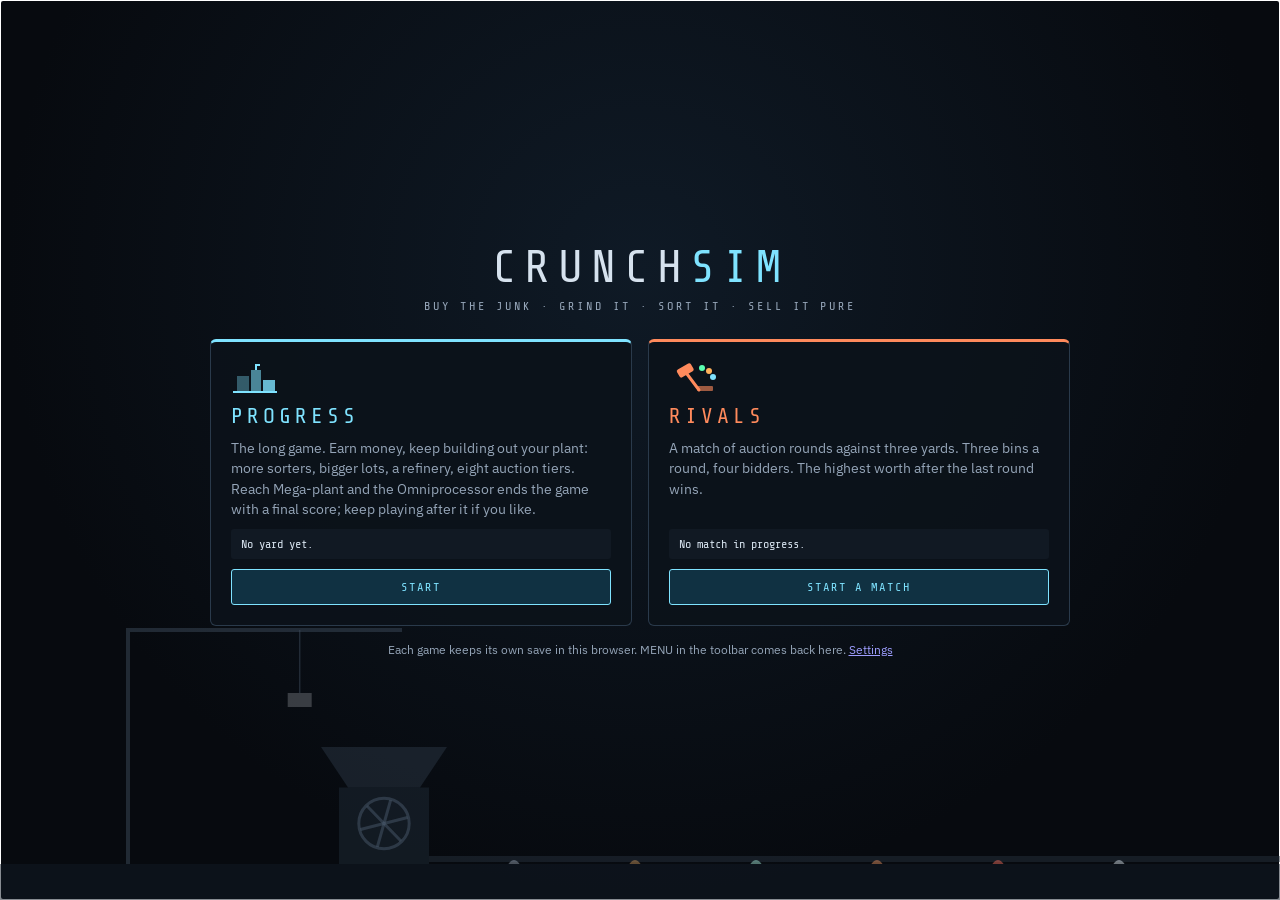
==== commit a4dbd1db: "NEXT STEP sells a HOT bucket before RUN; MISC tunes only when a re-run follows; jobs sized to what t" ====
--- a/index.html
+++ b/index.html
@@ -174,7 +174,7 @@
 <script src="js/modules/market.js?v=39be413550"></script>
 <script src="js/modules/inventory.js?v=37d917ef80"></script>
 <script src="js/modules/auction.js?v=b389ce22f7"></script>
-<script src="js/modules/missions.js?v=70a713fd4f"></script>
+<script src="js/modules/missions.js?v=3e2cfd463d"></script>
 <script src="js/modules/floor.js?v=96f87edaf0"></script>
 <script src="js/modules/onboarding.js?v=f8437dd2af"></script>
 <script src="js/modules/blueprints.js?v=112d06794d"></script>
@@ -191,7 +191,7 @@
 <script src="js/modules/saveio.js?v=6a556cd1c6"></script>
 <script src="js/modules/guide.js?v=ff5b06c575"></script>
 <script src="js/modules/overlays.js?v=f8705f9d42"></script>
-<script src="js/modules/layout.js?v=97f61056c8"></script>
+<script src="js/modules/layout.js?v=df91e88793"></script>
 <script src="js/modules/modes.js?v=7e24617dee"></script>
 </body>
 </html>
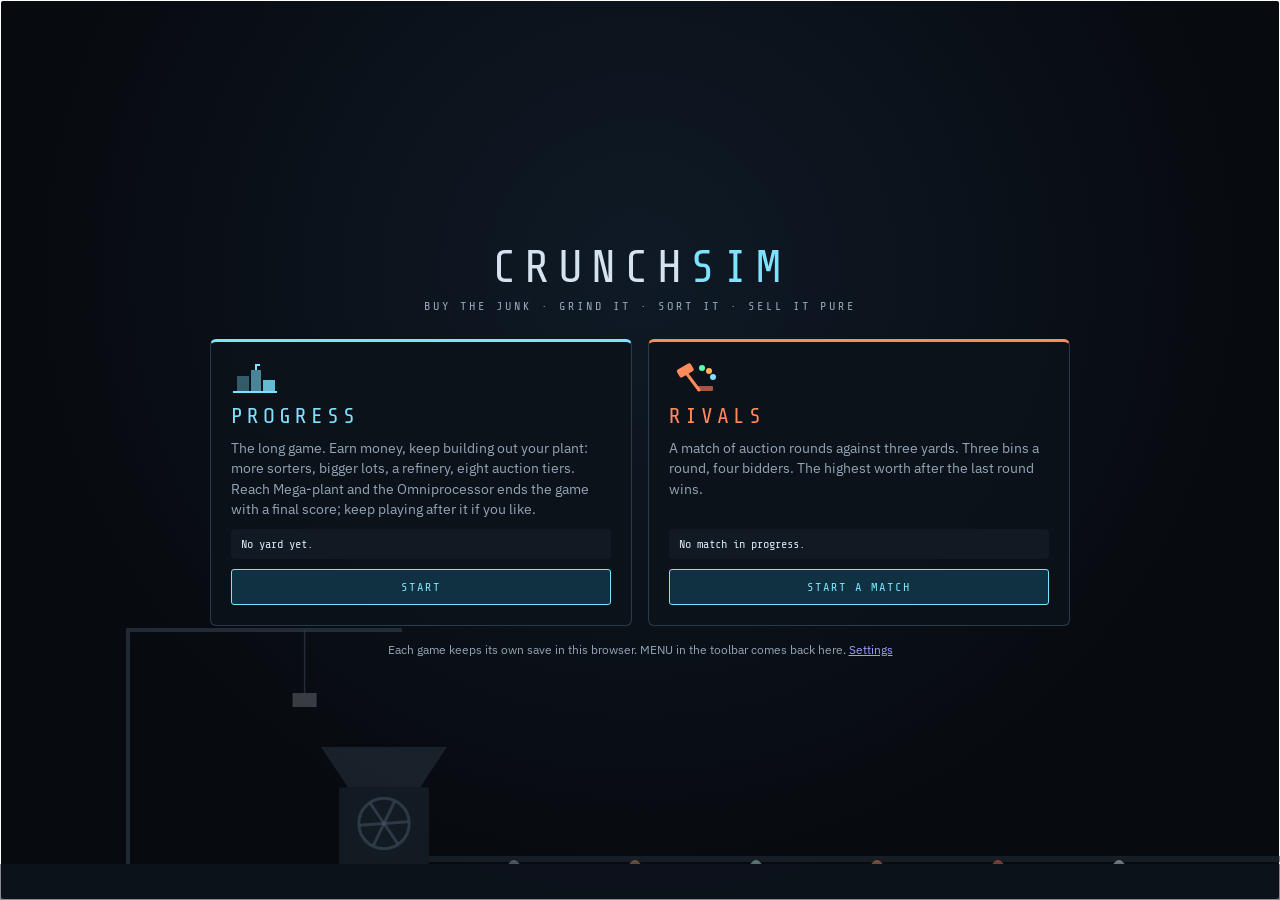
==== commit 5f474840: "Lag on long lines: incremental trial evaluation, deferred card hint, cached bins and lookups, keyed " ====
--- a/index.html
+++ b/index.html
@@ -164,13 +164,13 @@
 </div>
 
 <script src="js/data.js?v=13b9ad1bd4"></script>
-<script src="js/sim.js?v=cc130838f0"></script>
+<script src="js/sim.js?v=f498f1cc07"></script>
 <script src="js/audio.js?v=4be5e6d2ca"></script>
 <script src="js/cam.js?v=31a0143aae"></script>
 <script src="js/scenes-a.js?v=c6fcdb1f5d"></script>
 <script src="js/scenes-b.js?v=103592bf12"></script>
 <script src="js/score.js?v=7561daceb9"></script>
-<script src="js/app.js?v=63d5f52218"></script>
+<script src="js/app.js?v=2e1f2080f6"></script>
 <script src="js/modules/market.js?v=39be413550"></script>
 <script src="js/modules/inventory.js?v=37d917ef80"></script>
 <script src="js/modules/auction.js?v=b389ce22f7"></script>
@@ -191,7 +191,7 @@
 <script src="js/modules/saveio.js?v=6a556cd1c6"></script>
 <script src="js/modules/guide.js?v=ff5b06c575"></script>
 <script src="js/modules/overlays.js?v=f8705f9d42"></script>
-<script src="js/modules/layout.js?v=df91e88793"></script>
+<script src="js/modules/layout.js?v=2fd65406a6"></script>
 <script src="js/modules/modes.js?v=7e24617dee"></script>
 </body>
 </html>
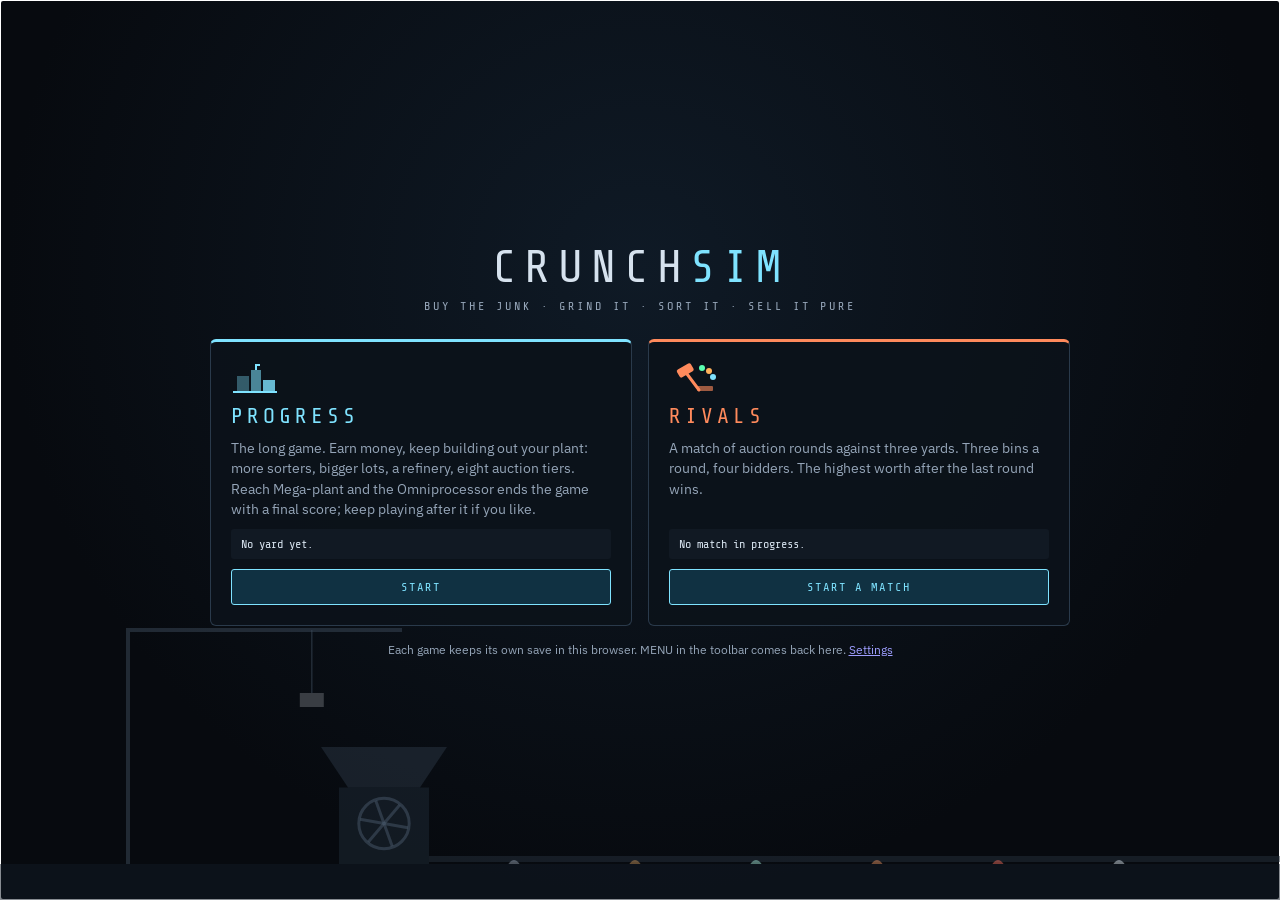
==== commit 55c91fbc: "Advice fixes: wear-aware caches, full rewire search, gold buckets, honest hints, real MISC tunes, re" ====
--- a/index.html
+++ b/index.html
@@ -170,7 +170,7 @@
 <script src="js/scenes-a.js?v=c6fcdb1f5d"></script>
 <script src="js/scenes-b.js?v=103592bf12"></script>
 <script src="js/score.js?v=7561daceb9"></script>
-<script src="js/app.js?v=2e1f2080f6"></script>
+<script src="js/app.js?v=59ffbc1f65"></script>
 <script src="js/modules/market.js?v=39be413550"></script>
 <script src="js/modules/inventory.js?v=37d917ef80"></script>
 <script src="js/modules/auction.js?v=b389ce22f7"></script>
@@ -183,7 +183,7 @@
 <script src="js/modules/facility.js?v=b16666e2b5"></script>
 <script src="js/modules/rivals.js?v=81855eccc4"></script>
 <script src="js/modules/endgame.js?v=6736f5344f"></script>
-<script src="js/modules/refinery.js?v=a54c4607cd"></script>
+<script src="js/modules/refinery.js?v=353334fd42"></script>
 <script src="js/modules/slots.js?v=a77fb059f0"></script>
 <script src="js/modules/round.js?v=de26379f62"></script>
 <script src="js/modules/autorun.js?v=96cba6c1d1"></script>
@@ -191,7 +191,7 @@
 <script src="js/modules/saveio.js?v=6a556cd1c6"></script>
 <script src="js/modules/guide.js?v=ff5b06c575"></script>
 <script src="js/modules/overlays.js?v=f8705f9d42"></script>
-<script src="js/modules/layout.js?v=2fd65406a6"></script>
+<script src="js/modules/layout.js?v=33673924de"></script>
 <script src="js/modules/modes.js?v=7e24617dee"></script>
 </body>
 </html>
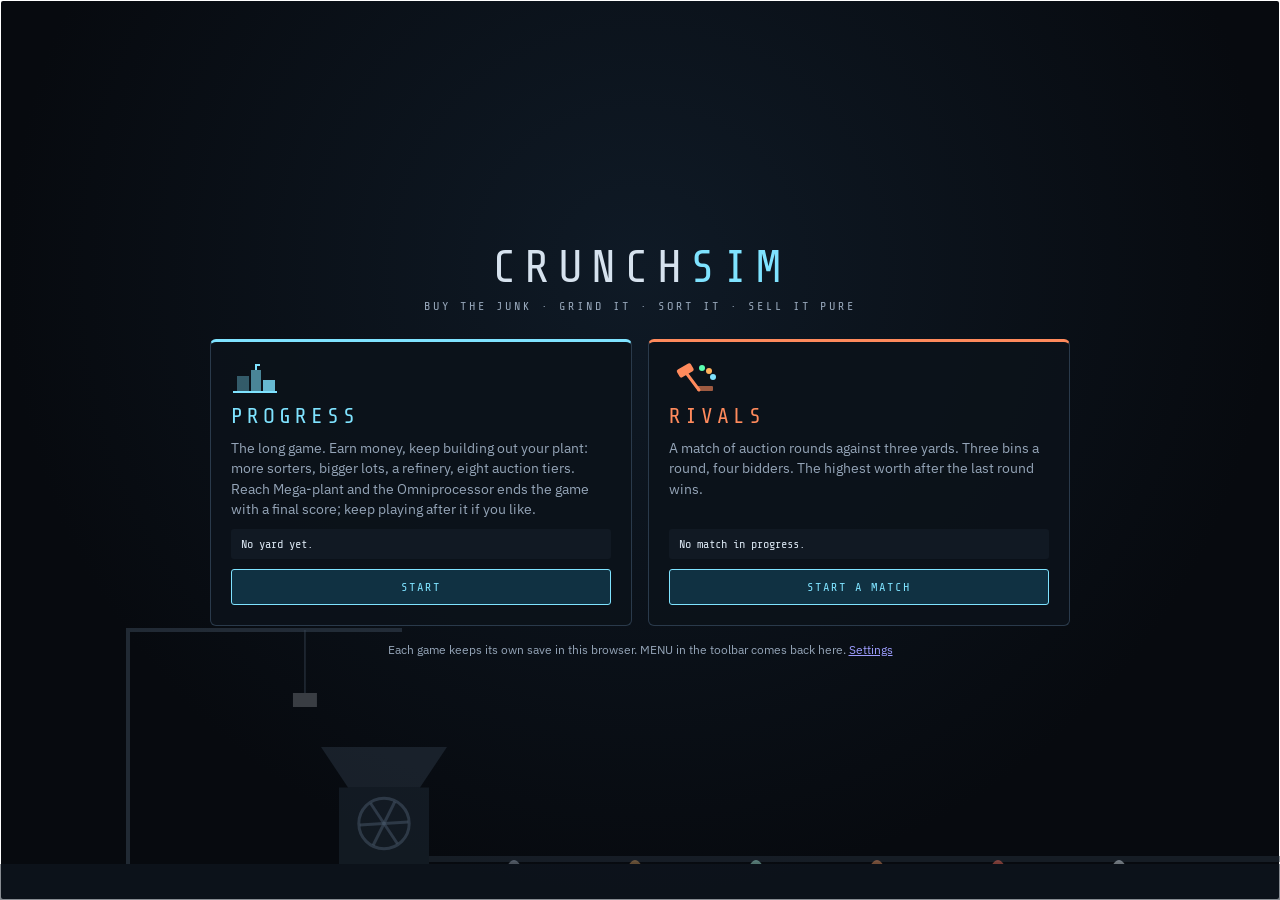
==== commit a73eae60: "Rebuild stamps after merging job fixes Closes #385 Closes #389 Closes #390 Closes #391 Closes #395  " ====
--- a/index.html
+++ b/index.html
@@ -10,7 +10,7 @@
   <link rel="preconnect" href="https://fonts.googleapis.com">
   <link rel="preconnect" href="https://fonts.gstatic.com" crossorigin>
   <link href="https://fonts.googleapis.com/css2?family=Share+Tech+Mono&family=IBM+Plex+Sans:wght@400;500;600&display=swap" rel="stylesheet">
-  <link rel="stylesheet" href="css/style.css?v=f1a009d52c">
+  <link rel="stylesheet" href="css/style.css?v=57e8459b66">
 </head>
 <body>
 <!-- shown only when css/style.css did not load (the page opened on its own, without its css/ and js/ folders) -->
@@ -170,11 +170,11 @@
 <script src="js/scenes-a.js?v=c6fcdb1f5d"></script>
 <script src="js/scenes-b.js?v=103592bf12"></script>
 <script src="js/score.js?v=7561daceb9"></script>
-<script src="js/app.js?v=59ffbc1f65"></script>
+<script src="js/app.js?v=6524669376"></script>
 <script src="js/modules/market.js?v=39be413550"></script>
 <script src="js/modules/inventory.js?v=37d917ef80"></script>
-<script src="js/modules/auction.js?v=b389ce22f7"></script>
-<script src="js/modules/missions.js?v=3e2cfd463d"></script>
+<script src="js/modules/auction.js?v=1bf54bc57e"></script>
+<script src="js/modules/missions.js?v=76980fb21c"></script>
 <script src="js/modules/floor.js?v=96f87edaf0"></script>
 <script src="js/modules/onboarding.js?v=f8437dd2af"></script>
 <script src="js/modules/blueprints.js?v=112d06794d"></script>
@@ -185,13 +185,13 @@
 <script src="js/modules/endgame.js?v=6736f5344f"></script>
 <script src="js/modules/refinery.js?v=353334fd42"></script>
 <script src="js/modules/slots.js?v=a77fb059f0"></script>
-<script src="js/modules/round.js?v=de26379f62"></script>
-<script src="js/modules/autorun.js?v=96cba6c1d1"></script>
+<script src="js/modules/round.js?v=959a97d315"></script>
+<script src="js/modules/autorun.js?v=690c66b69d"></script>
 <script src="js/modules/milestones.js?v=806168a811"></script>
 <script src="js/modules/saveio.js?v=6a556cd1c6"></script>
 <script src="js/modules/guide.js?v=ff5b06c575"></script>
 <script src="js/modules/overlays.js?v=f8705f9d42"></script>
-<script src="js/modules/layout.js?v=33673924de"></script>
+<script src="js/modules/layout.js?v=1c6d6d80f5"></script>
 <script src="js/modules/modes.js?v=7e24617dee"></script>
 </body>
 </html>
--- a/css/style.css
+++ b/css/style.css
@@ -738,6 +738,10 @@
 #tool-sell::before { content: "$"; }
 #tool-records::before { content: "≡"; }
 #toolbar .tool.on::before { color: var(--cyan); }
+/* #391: at phone width the drawer icons go, so MENU stays on screen without scrolling the toolbar */
+@media (max-width: 420px) { #toolbar .tool[data-key]::before { display: none; } #toolbar .tool { padding: 6px 8px; } }
+/* #391: on a short landscape screen the floating NOTHING LOADED bar sat on NEXT STEP's text; NEXT STEP carries the same button */
+@media (max-height: 480px) { .flow-cta { display: none; } }
 
 /* #122: the station cam fills its column at 4:3 */
 .fn-camwrap { aspect-ratio: 16 / 10; }
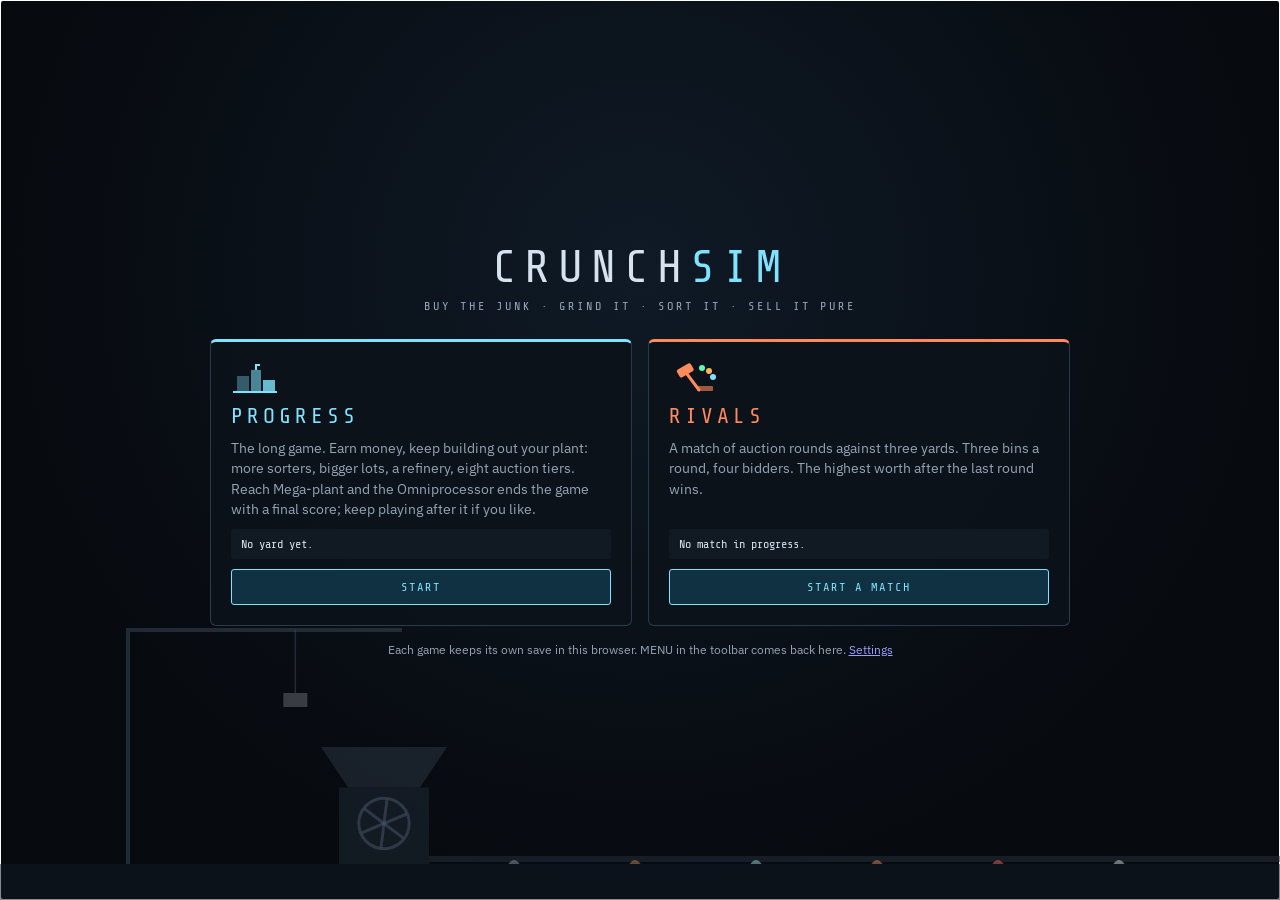
==== commit 64ffa211: "Conveyor under the stations and end buckets as filling bins One conveyor runs under the station colu" ====
--- a/index.html
+++ b/index.html
@@ -10,7 +10,7 @@
   <link rel="preconnect" href="https://fonts.googleapis.com">
   <link rel="preconnect" href="https://fonts.gstatic.com" crossorigin>
   <link href="https://fonts.googleapis.com/css2?family=Share+Tech+Mono&family=IBM+Plex+Sans:wght@400;500;600&display=swap" rel="stylesheet">
-  <link rel="stylesheet" href="css/style.css?v=57e8459b66">
+  <link rel="stylesheet" href="css/style.css?v=aa64602e26">
 </head>
 <body>
 <!-- shown only when css/style.css did not load (the page opened on its own, without its css/ and js/ folders) -->
@@ -191,7 +191,7 @@
 <script src="js/modules/saveio.js?v=6a556cd1c6"></script>
 <script src="js/modules/guide.js?v=ff5b06c575"></script>
 <script src="js/modules/overlays.js?v=f8705f9d42"></script>
-<script src="js/modules/layout.js?v=1c6d6d80f5"></script>
+<script src="js/modules/layout.js?v=8d5cc724d2"></script>
 <script src="js/modules/modes.js?v=7e24617dee"></script>
 </body>
 </html>
--- a/css/style.css
+++ b/css/style.css
@@ -541,12 +541,9 @@
 
 /* ---------- conveyors (#66) ---------- */
 .fcol { position: relative; }
-.fcol.mach, .fcol.bincol { padding-bottom: 34px; }
-.belt { position: absolute; left: 0; right: -2px; bottom: 10px; background: #1a222c; border-top: 1px solid #3a4756; border-bottom: 1px solid #3a4756; overflow: hidden; z-index: 1; }
-.belt-load { position: absolute; inset: 2px 0; opacity: .85; background-size: 36px 100%; }
-.plant-running .belt-load { animation: beltmove 1.2s linear infinite; }
-@keyframes beltmove { from { background-position: 0 0; } to { background-position: 36px 0; } }
-.belt-l { position: absolute; right: 6px; top: 50%; transform: translateY(-50%); font-family: var(--mono); font-size: 11px; color: var(--text); background: rgba(11,16,24,.8); padding: 0 4px; border-radius: 2px; }
+.fcol.mach, .fcol.bincol { padding-bottom: 58px; }
+/* #397: one conveyor under the stations, a canvas per column; it runs on into the next column across the divider */
+.conv { position: absolute; left: 0; right: -2px; bottom: 0; width: calc(100% + 2px); height: 52px; z-index: 1; pointer-events: none; }
 .plant-running .bigbin-fill { animation: binshake .6s ease-in-out infinite alternate; }
 @keyframes binshake { from { transform: translateY(0); } to { transform: translateY(-2px); } }
 
@@ -567,6 +564,23 @@
 .unit.bar { height: calc(var(--us) * .5); clip-path: polygon(14% 0, 86% 0, 100% 100%, 0 100%); align-self: center; }
 .unit.heap { background: repeating-linear-gradient(45deg, #6b7684 0 4px, #4a5562 4px 8px); clip-path: polygon(50% 0, 100% 100%, 0 100%); }
 .bk.shelf button, .bk.misc button { padding: 7px 10px; font-size: 12px; }
+/* #398: end buckets as bins that fill up */
+.vbin { display: block; justify-self: center; position: relative; width: 36px; height: 46px; border: 2px solid #6c7a89; border-top: 0; border-radius: 0 0 5px 5px; background: #0b1018; overflow: hidden; transition: box-shadow .3s, border-color .3s; }
+.vbin::before { content: ''; position: absolute; left: -2px; right: -2px; top: 0; height: 2px; background: #8a97a6; }
+.vbin-fill { position: absolute; left: 0; right: 0; bottom: 0; display: flex; flex-direction: column; background: var(--c); background-image: repeating-linear-gradient(135deg, rgba(255,255,255,.12) 0 3px, transparent 3px 7px), linear-gradient(0deg, rgba(0,0,0,.3), transparent 70%); transition: height .9s cubic-bezier(.3,.7,.4,1); }
+.vbin-fill i { display: block; flex: none; background: repeating-linear-gradient(45deg, #5d6773 0 2px, #424b56 2px 4px); }
+.vbin.ready { border-color: var(--green); box-shadow: 0 0 10px rgba(92,255,177,.35); }
+.vbin.lit { animation: binlit 1.6s ease-out 2; }
+@keyframes binlit { 0%, 100% { box-shadow: 0 0 10px rgba(92,255,177,.35); } 40% { box-shadow: 0 0 22px rgba(92,255,177,.9); } }
+.bk-ready { font-family: var(--mono); font-size: 12px; color: var(--green); margin-left: 4px; }
+.pband { position: relative; display: block; height: 5px; margin-top: 4px; background: #1a222c; border-radius: 2px; overflow: visible; }
+.pband i { position: absolute; left: 0; top: 0; bottom: 0; background: var(--amber); border-radius: 2px; }
+.pband.ok i { background: var(--green); }
+.pband b { position: absolute; left: 90%; top: -2px; bottom: -2px; width: 2px; background: #c9d4de; }
+.bk.misc .mischeap { align-self: end; }
+@media (prefers-reduced-motion: reduce) { .vbin-fill { transition: none; } .vbin.lit { animation: none; } }
+.reduce-motion .vbin-fill { transition: none; }
+.reduce-motion .vbin.lit { animation: none; }
 .flymoney { position: fixed; z-index: 90; transform: translate(-50%, 0); font-family: var(--mono); font-size: 18px; color: var(--green); text-shadow: 0 0 8px rgba(92,255,177,.6); pointer-events: none; transition: transform .7s cubic-bezier(.3,.7,.4,1), opacity .7s ease-in; }
 .flymoney.neg { color: var(--red); }
 #money.bump { animation: bankbump .5s ease-out; }
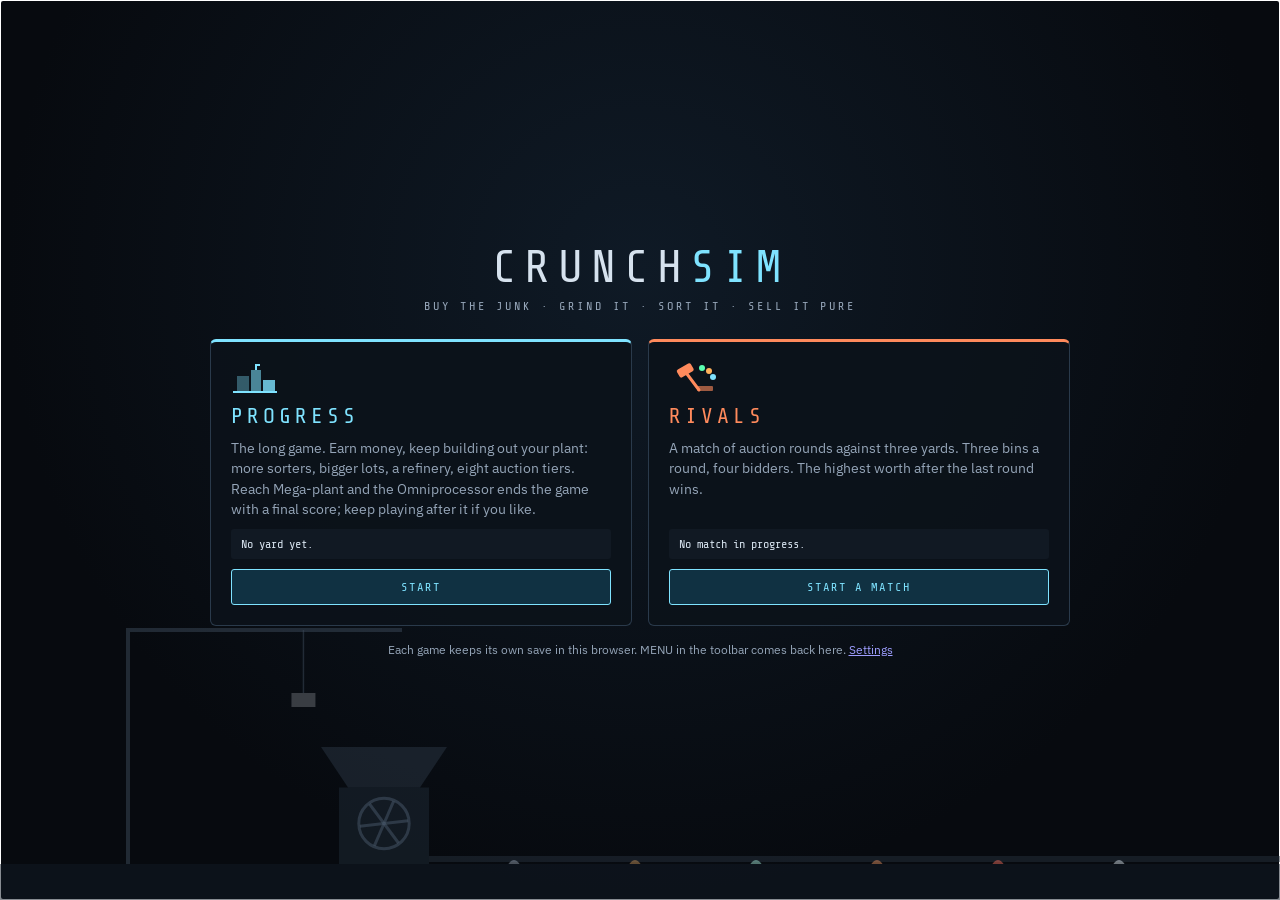
==== commit 70a07a5f: "Bin, Rivals and economy fixes End bins fill from empty after a bucket empties and reset on new game," ====
--- a/index.html
+++ b/index.html
@@ -174,7 +174,7 @@
 <script src="js/modules/market.js?v=39be413550"></script>
 <script src="js/modules/inventory.js?v=37d917ef80"></script>
 <script src="js/modules/auction.js?v=1bf54bc57e"></script>
-<script src="js/modules/missions.js?v=76980fb21c"></script>
+<script src="js/modules/missions.js?v=bfffa2cfdc"></script>
 <script src="js/modules/floor.js?v=96f87edaf0"></script>
 <script src="js/modules/onboarding.js?v=f8437dd2af"></script>
 <script src="js/modules/blueprints.js?v=112d06794d"></script>
@@ -183,15 +183,15 @@
 <script src="js/modules/facility.js?v=b16666e2b5"></script>
 <script src="js/modules/rivals.js?v=81855eccc4"></script>
 <script src="js/modules/endgame.js?v=6736f5344f"></script>
-<script src="js/modules/refinery.js?v=353334fd42"></script>
+<script src="js/modules/refinery.js?v=7e2f22497a"></script>
 <script src="js/modules/slots.js?v=a77fb059f0"></script>
-<script src="js/modules/round.js?v=959a97d315"></script>
-<script src="js/modules/autorun.js?v=690c66b69d"></script>
+<script src="js/modules/round.js?v=0449367792"></script>
+<script src="js/modules/autorun.js?v=91a9b3d243"></script>
 <script src="js/modules/milestones.js?v=806168a811"></script>
 <script src="js/modules/saveio.js?v=6a556cd1c6"></script>
 <script src="js/modules/guide.js?v=ff5b06c575"></script>
 <script src="js/modules/overlays.js?v=f8705f9d42"></script>
-<script src="js/modules/layout.js?v=8d5cc724d2"></script>
+<script src="js/modules/layout.js?v=e6f2c35390"></script>
 <script src="js/modules/modes.js?v=7e24617dee"></script>
 </body>
 </html>
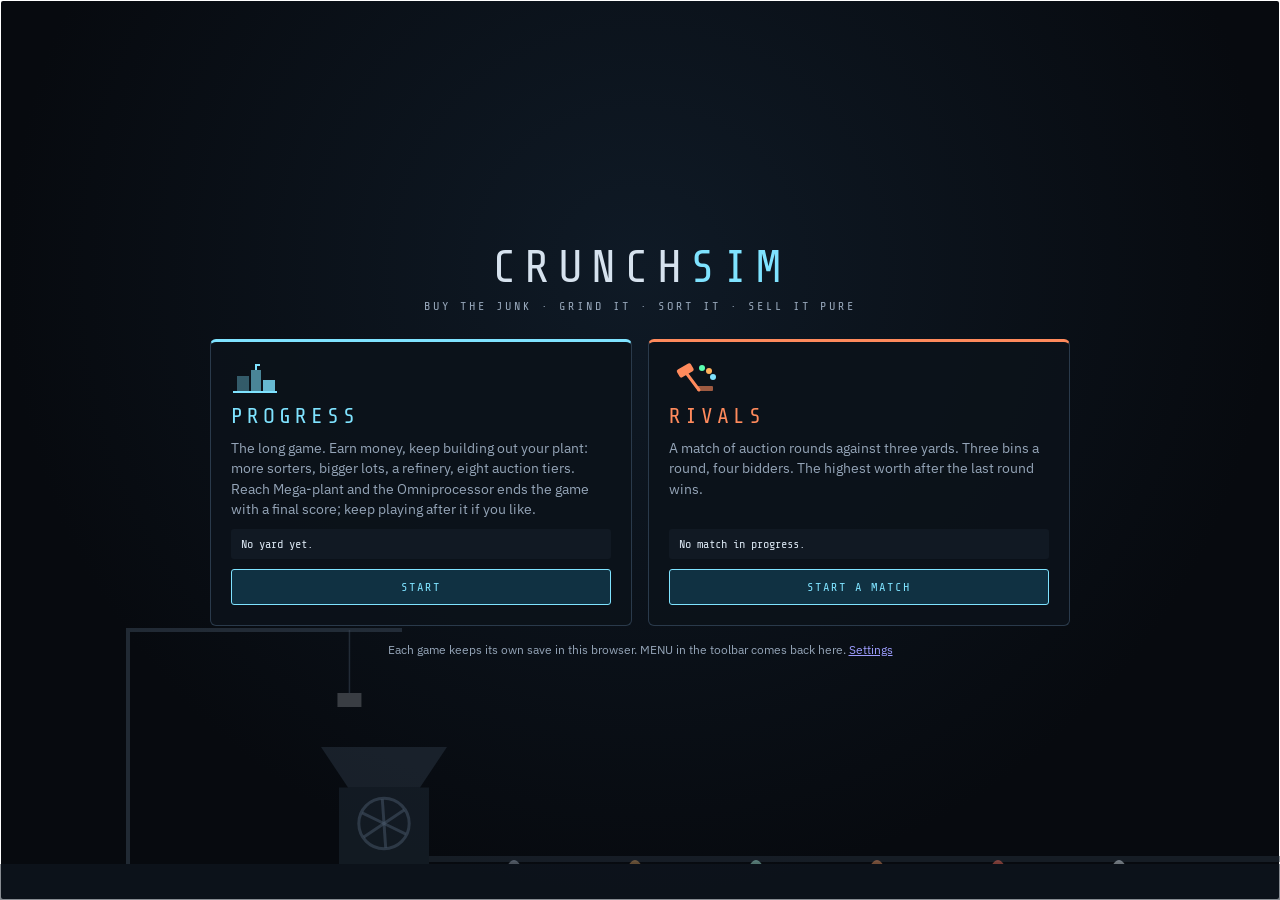
==== commit ff04eea2: "One process at a time on screen The plant shows one step per screen: the grinder (with the grinder t" ====
--- a/index.html
+++ b/index.html
@@ -10,7 +10,7 @@
   <link rel="preconnect" href="https://fonts.googleapis.com">
   <link rel="preconnect" href="https://fonts.gstatic.com" crossorigin>
   <link href="https://fonts.googleapis.com/css2?family=Share+Tech+Mono&family=IBM+Plex+Sans:wght@400;500;600&display=swap" rel="stylesheet">
-  <link rel="stylesheet" href="css/style.css?v=aa64602e26">
+  <link rel="stylesheet" href="css/style.css?v=5ace64072f">
 </head>
 <body>
 <!-- shown only when css/style.css did not load (the page opened on its own, without its css/ and js/ folders) -->
@@ -170,7 +170,7 @@
 <script src="js/scenes-a.js?v=c6fcdb1f5d"></script>
 <script src="js/scenes-b.js?v=103592bf12"></script>
 <script src="js/score.js?v=7561daceb9"></script>
-<script src="js/app.js?v=6524669376"></script>
+<script src="js/app.js?v=b2e48a1e13"></script>
 <script src="js/modules/market.js?v=39be413550"></script>
 <script src="js/modules/inventory.js?v=37d917ef80"></script>
 <script src="js/modules/auction.js?v=1bf54bc57e"></script>
@@ -191,7 +191,7 @@
 <script src="js/modules/saveio.js?v=6a556cd1c6"></script>
 <script src="js/modules/guide.js?v=ff5b06c575"></script>
 <script src="js/modules/overlays.js?v=f8705f9d42"></script>
-<script src="js/modules/layout.js?v=e6f2c35390"></script>
+<script src="js/modules/layout.js?v=051938a818"></script>
 <script src="js/modules/modes.js?v=7e24617dee"></script>
 </body>
 </html>
--- a/css/style.css
+++ b/css/style.css
@@ -564,6 +564,39 @@
 .unit.bar { height: calc(var(--us) * .5); clip-path: polygon(14% 0, 86% 0, 100% 100%, 0 100%); align-self: center; }
 .unit.heap { background: repeating-linear-gradient(45deg, #6b7684 0 4px, #4a5562 4px 8px); clip-path: polygon(50% 0, 100% 100%, 0 100%); }
 .bk.shelf button, .bk.misc button { padding: 7px 10px; font-size: 12px; }
+/* #411: one step at a time */
+.scene-tog { display: inline-flex; margin-left: 10px; vertical-align: middle; border: 1px solid var(--line-2); border-radius: 3px; overflow: hidden; }
+.scene-tog button { white-space: nowrap; padding: 2px 8px; font-size: 10px; letter-spacing: 1px; border: 0; border-radius: 0; background: transparent; color: var(--muted); }
+.scene-tog button.on { background: #14202c; color: var(--cyan); }
+#flow-nodes.scenes { grid-template-columns: minmax(0, 1fr); }
+#flow-nodes.scenes .fcol { border-right: 0; }
+#flow-nodes.scenes .fcol > * { width: 100%; max-width: 640px; margin-left: auto; margin-right: auto; }
+#flow-nodes.scenes .fcol > .conv { max-width: none; }
+#flow-nodes.scenes .fcol.mach { display: grid; grid-template-columns: minmax(0, 1.2fr) minmax(0, 1fr); grid-template-rows: auto 1fr; align-items: start; column-gap: 18px; }
+#flow-nodes.scenes .fcol.mach > .fn-k { grid-column: 1 / -1; }
+#flow-nodes.scenes .fcol.mach > * { max-width: none; }
+.sc-l, .sc-r { display: flex; flex-direction: column; gap: 6px; min-width: 0; }
+.sc-r { text-align: left; }
+#flow-nodes.scenes .fn-camwrap { max-width: 520px; margin: 0 auto; }
+#flow-nodes.scenes .fcol { overflow-y: auto; overflow-x: hidden; }
+@media (max-width: 900px) { #flow-nodes.scenes .fcol.mach { display: flex; } }
+#flow-nodes.scenes .fcol.buckets .bk-list { max-width: 640px; margin: 0 auto; width: 100%; }
+.fcol.pick { justify-content: flex-start; align-items: stretch; gap: 10px; }
+.pick-left .bin-bands { display: flex; height: 10px; margin-top: 6px; border-radius: 2px; overflow: hidden; }
+.pick-left .bin-bands i { display: block; }
+.pick-list { display: flex; flex-direction: column; gap: 6px; text-align: left; }
+.pick-row { display: grid; grid-template-columns: minmax(0, 1fr) auto auto; gap: 8px; align-items: center; padding: 8px; border: 1px solid var(--line-2); border-radius: 3px; background: var(--panel); }
+.pick-row.best { border-color: var(--green); }
+.pick-row.cur { border-style: dashed; }
+.pick-t { display: flex; flex-direction: column; min-width: 0; }
+.pick-t b { font-weight: 500; }
+.pick-row button { padding: 6px 10px; font-size: 12px; white-space: nowrap; }
+.pick-done { display: flex; flex-direction: column; gap: 4px; padding: 10px; border: 1px dashed var(--line-2); border-radius: 3px; }
+.pick-done b { font-family: var(--mono); letter-spacing: 1.5px; color: var(--amber); font-weight: 400; }
+.pick-done.ok b { color: var(--green); }
+.fcol.pick > button { align-self: center; width: auto; }
+@media (max-width: 900px) { .pick-row { grid-template-columns: minmax(0, 1fr) auto; } .pick-row button { grid-column: 1 / -1; } #flow-panel > h2 { flex-wrap: wrap; } .scene-tog { display: flex; width: max-content; margin: 6px 0 0; } }
+
 /* #398: end buckets as bins that fill up */
 .vbin { display: block; justify-self: center; position: relative; width: 36px; height: 46px; border: 2px solid #6c7a89; border-top: 0; border-radius: 0 0 5px 5px; background: #0b1018; overflow: hidden; transition: box-shadow .3s, border-color .3s; }
 .vbin::before { content: ''; position: absolute; left: -2px; right: -2px; top: 0; height: 2px; background: #8a97a6; }
